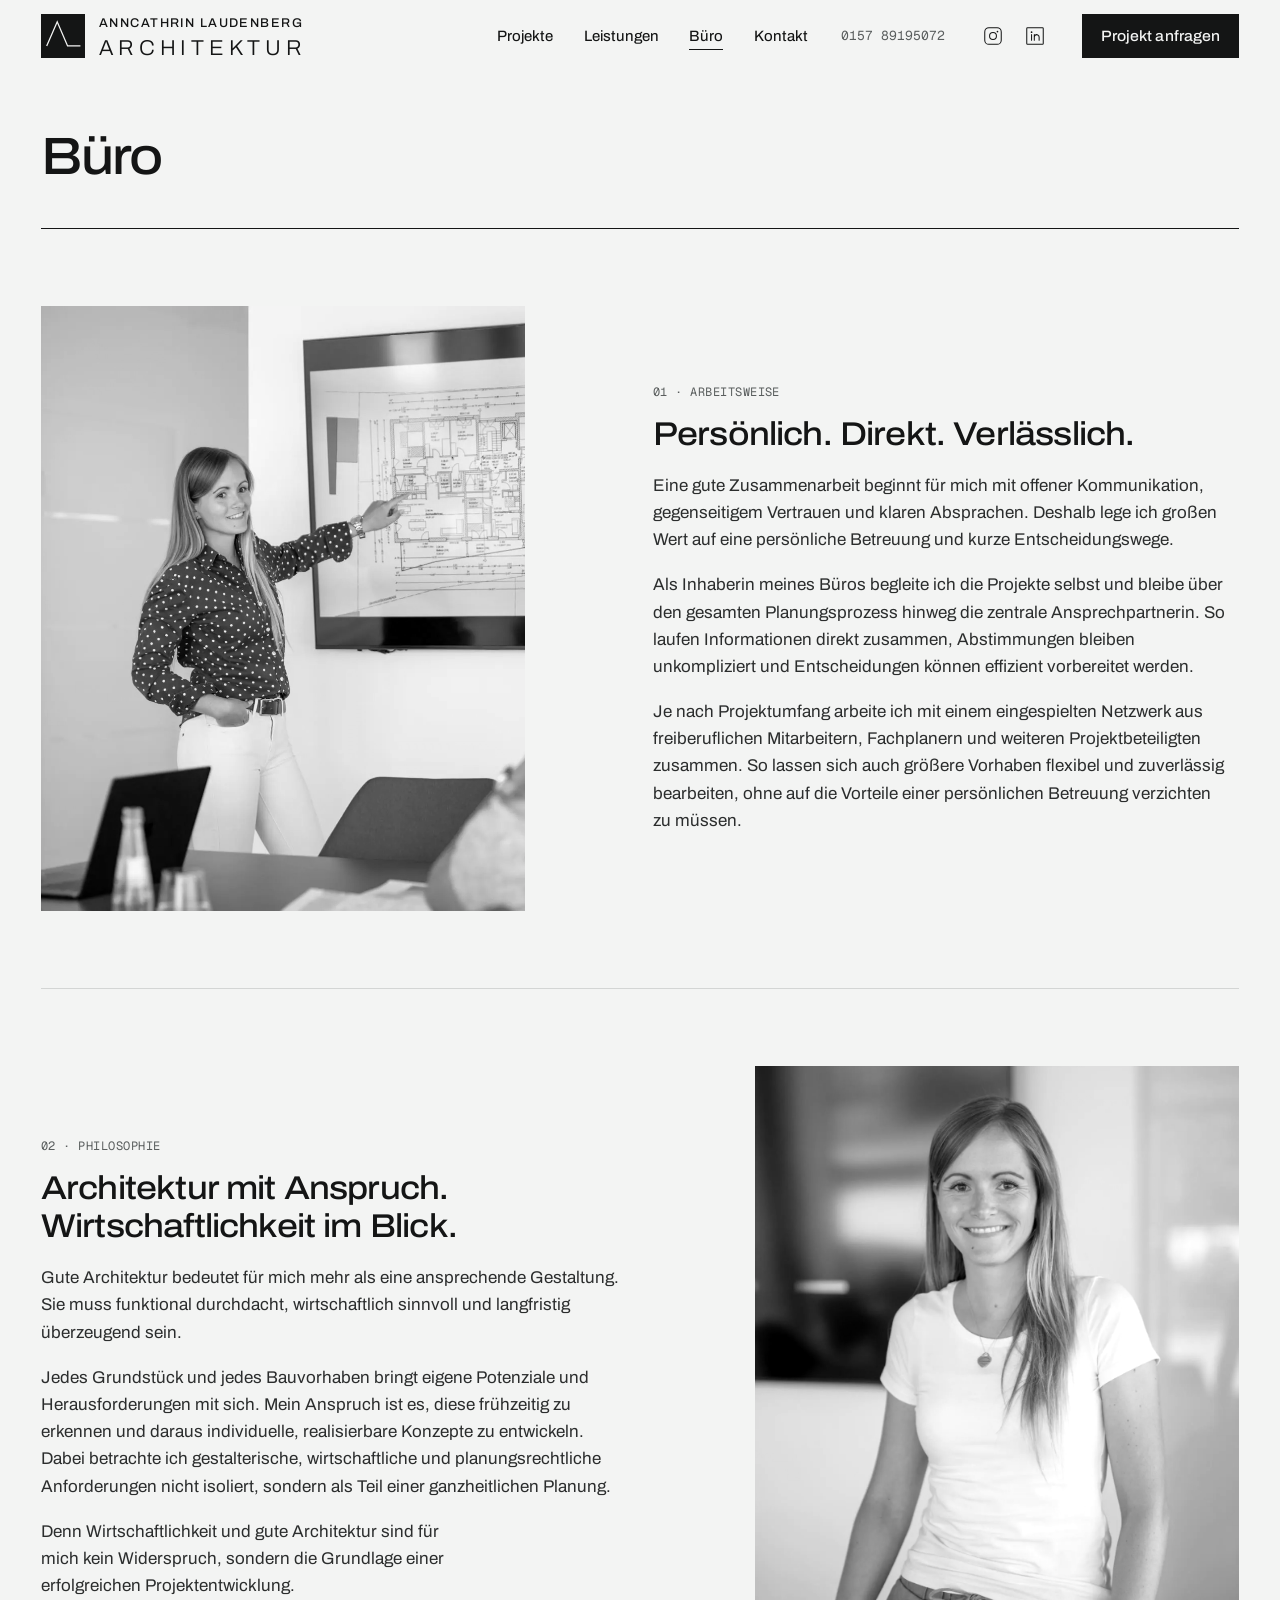
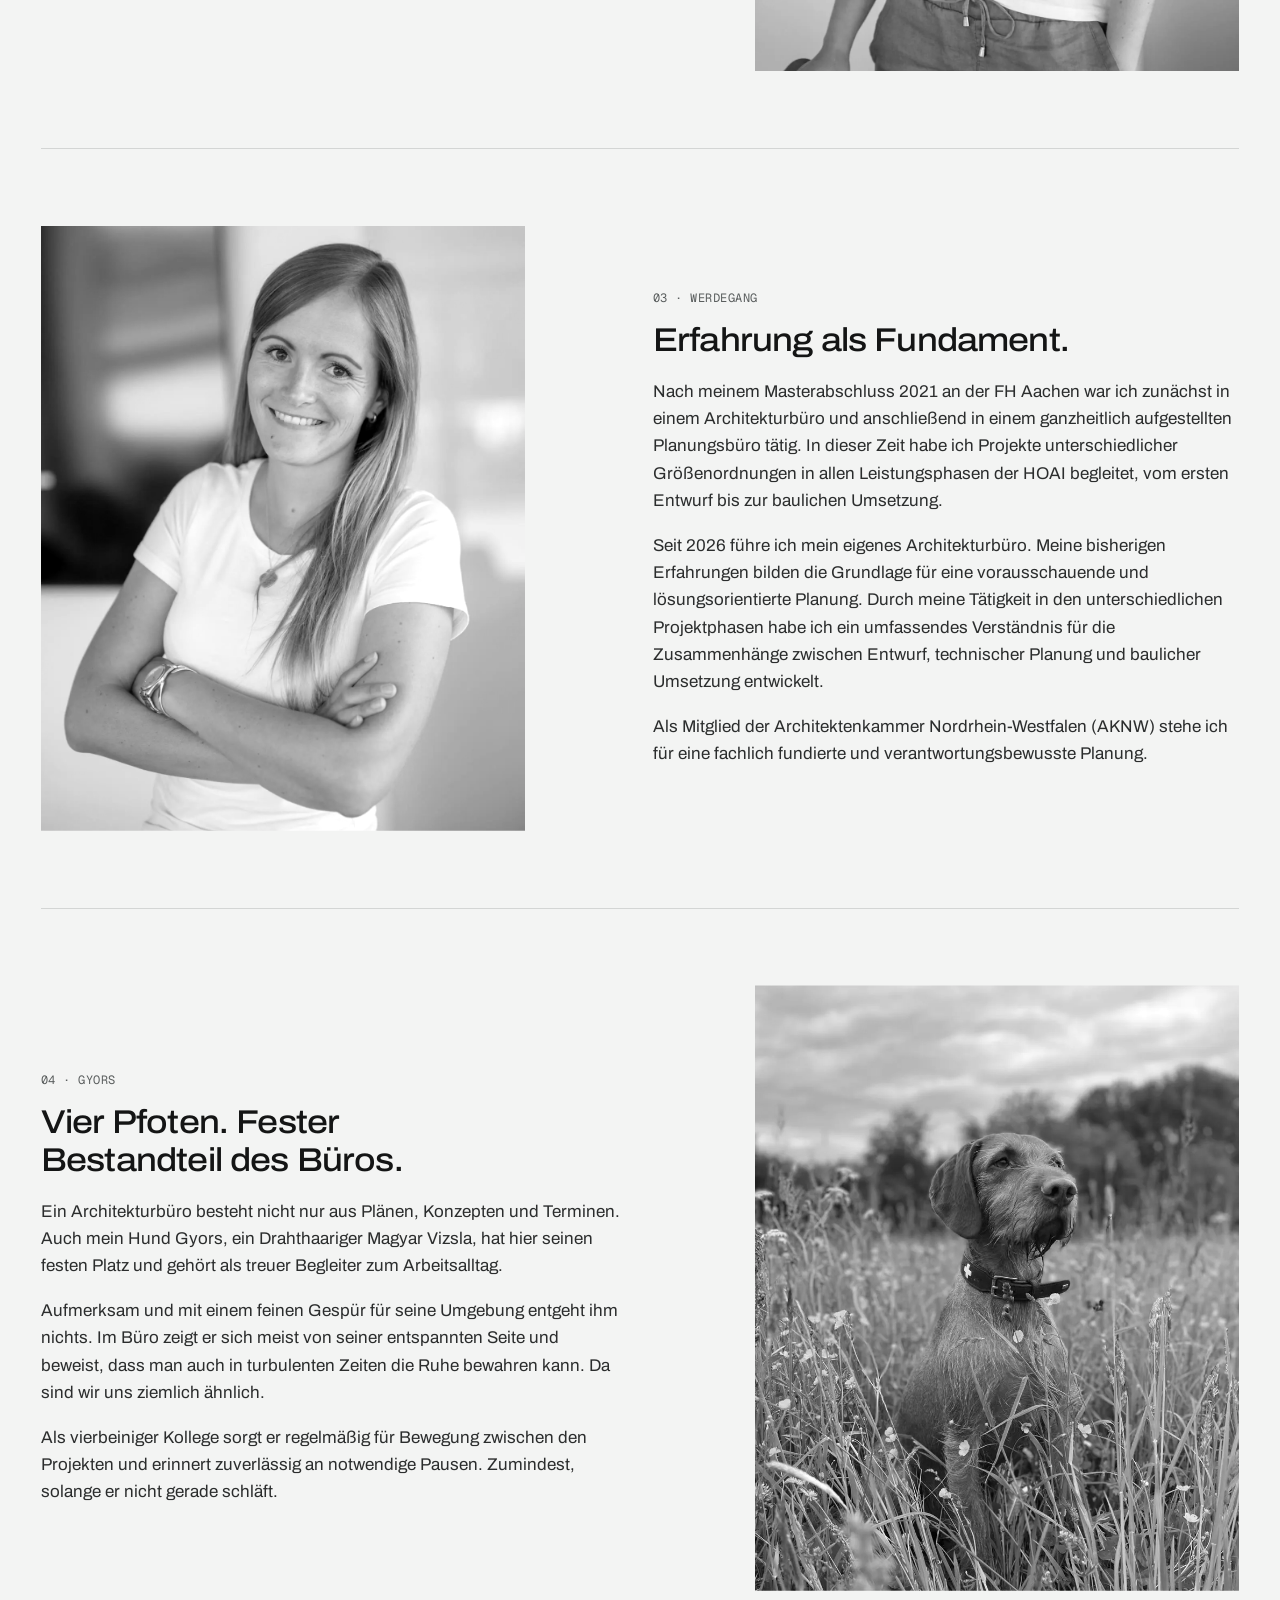
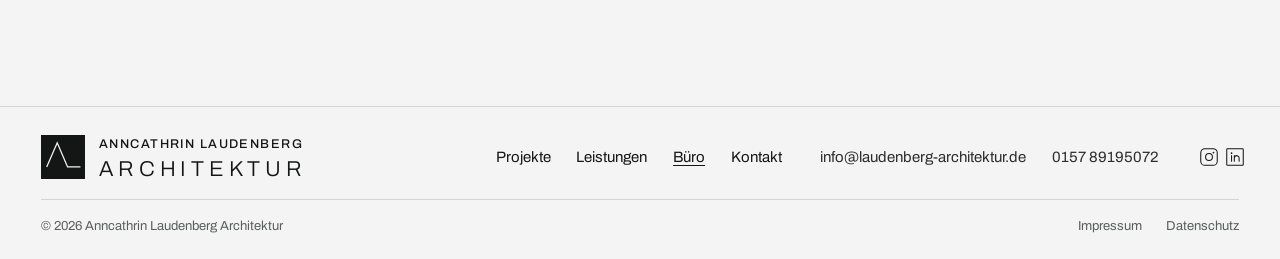
==== buero.html @ 8eb286fe "Korrekturrunde 2: Startbild vollflächig, Leistungsüberblick, neue Büro- und Leistungsseite - Startbi" ====
<!doctype html>
<html lang="de">
<head>
<meta charset="utf-8">
<meta name="viewport" content="width=device-width, initial-scale=1">
<title>Büro | Anncathrin Laudenberg Architektur, Overath</title>
<meta name="description" content="Anncathrin Laudenberg, Architektin: persönliche Betreuung, direkte Kommunikation und eine zentrale Ansprechpartnerin für Wohnungsbau und Projektentwicklung.">
<link rel="canonical" href="https://www.laudenberg-architektur.de/buero.html">
<meta property="og:type" content="website">
<meta property="og:locale" content="de_DE">
<meta property="og:title" content="Büro | Anncathrin Laudenberg Architektur, Overath">
<meta property="og:description" content="Anncathrin Laudenberg, Architektin: persönliche Betreuung, direkte Kommunikation und eine zentrale Ansprechpartnerin für Wohnungsbau und Projektentwicklung.">
<meta property="og:image" content="https://www.laudenberg-architektur.de/assets/img/hero-anncathrin-laudenberg-architektin-2400.webp">
<meta name="theme-color" content="#f3f4f3">
<link rel="icon" href="favicon.svg" type="image/svg+xml">
<script>document.documentElement.classList.add("js")</script>
<link rel="preload" href="assets/fonts/archivo-latin-standard-normal.woff2" as="font" type="font/woff2" crossorigin>
<link rel="stylesheet" href="assets/site.css">
</head>
<body>

<a class="visually-hidden" href="#main">Zum Inhalt springen</a>

<header class="site-header" id="top">
  <div class="wrap">
    <a class="brand" href="index.html" aria-label="Anncathrin Laudenberg Architektur, zur Startseite">
      <svg class="brand__mark" viewBox="0 0 480 480" aria-hidden="true"><rect width="480" height="480"/><path d="M62 350 177 85l113 263h140"/></svg>
      <svg class="brand__type" viewBox="0 0 240 45" aria-hidden="true"><text class="t1" x="0" y="12.2" textLength="240" lengthAdjust="spacing">ANNCATHRIN LAUDENBERG</text><text class="t2" x="0" y="44.6" textLength="240" lengthAdjust="spacing">ARCHITEKTUR</text></svg>
    </a>
    <button class="nav-toggle" type="button" aria-expanded="false" aria-controls="site-nav" aria-label="Menü öffnen"><span class="burger" aria-hidden="true"><span></span><span></span></span></button>
    <nav class="nav" id="site-nav" aria-label="Hauptnavigation">
      <ul class="nav__links">
        <li style="--i:0"><a href="projekte.html">Projekte</a></li>
        <li style="--i:1"><a href="leistungen.html">Leistungen</a></li>
        <li style="--i:2"><a href="buero.html" aria-current="page">Büro</a></li>
        <li style="--i:3"><a href="kontakt.html">Kontakt</a></li>
      </ul>
      <div class="nav__extra">
        <a href="mailto:info@laudenberg-architektur.de">info@laudenberg-architektur.de</a>
        <a href="tel:+4915789195072">0157 89195072</a>
        <span class="nav__social"><a href="https://www.instagram.com/al_architektur/" rel="noopener" target="_blank"><svg viewBox="0 0 256 256" fill="currentColor" aria-hidden="true"><path d="M128,82a46,46,0,1,0,46,46A46.06,46.06,0,0,0,128,82Zm0,80a34,34,0,1,1,34-34A34,34,0,0,1,128,162ZM176,26H80A54.06,54.06,0,0,0,26,80v96a54.06,54.06,0,0,0,54,54h96a54.06,54.06,0,0,0,54-54V80A54.06,54.06,0,0,0,176,26Zm42,150a42,42,0,0,1-42,42H80a42,42,0,0,1-42-42V80A42,42,0,0,1,80,38h96a42,42,0,0,1,42,42ZM190,76a10,10,0,1,1-10-10A10,10,0,0,1,190,76Z"/></svg>Instagram</a><a href="https://www.linkedin.com/in/anncathrin-laudenberg-b22871449/" rel="noopener" target="_blank"><svg viewBox="0 0 256 256" fill="currentColor" aria-hidden="true"><path d="M216,26H40A14,14,0,0,0,26,40V216a14,14,0,0,0,14,14H216a14,14,0,0,0,14-14V40A14,14,0,0,0,216,26Zm2,190a2,2,0,0,1-2,2H40a2,2,0,0,1-2-2V40a2,2,0,0,1,2-2H216a2,2,0,0,1,2,2ZM94,112v64a6,6,0,0,1-12,0V112a6,6,0,0,1,12,0Zm88,28v36a6,6,0,0,1-12,0V140a22,22,0,0,0-44,0v36a6,6,0,0,1-12,0V112a6,6,0,0,1,12,0v2.11A34,34,0,0,1,182,140ZM98,84A10,10,0,1,1,88,74,10,10,0,0,1,98,84Z"/></svg>LinkedIn</a></span>
      </div>
      <a class="nav__phone" href="tel:+4915789195072">0157 89195072</a>
      <span class="nav__icons"><a class="nav__ig" href="https://www.instagram.com/al_architektur/" rel="noopener" target="_blank" aria-label="Instagram: al_architektur"><svg viewBox="0 0 256 256" fill="currentColor" aria-hidden="true"><path d="M128,82a46,46,0,1,0,46,46A46.06,46.06,0,0,0,128,82Zm0,80a34,34,0,1,1,34-34A34,34,0,0,1,128,162ZM176,26H80A54.06,54.06,0,0,0,26,80v96a54.06,54.06,0,0,0,54,54h96a54.06,54.06,0,0,0,54-54V80A54.06,54.06,0,0,0,176,26Zm42,150a42,42,0,0,1-42,42H80a42,42,0,0,1-42-42V80A42,42,0,0,1,80,38h96a42,42,0,0,1,42,42ZM190,76a10,10,0,1,1-10-10A10,10,0,0,1,190,76Z"/></svg></a><a class="nav__ig" href="https://www.linkedin.com/in/anncathrin-laudenberg-b22871449/" rel="noopener" target="_blank" aria-label="LinkedIn: Anncathrin Laudenberg"><svg viewBox="0 0 256 256" fill="currentColor" aria-hidden="true"><path d="M216,26H40A14,14,0,0,0,26,40V216a14,14,0,0,0,14,14H216a14,14,0,0,0,14-14V40A14,14,0,0,0,216,26Zm2,190a2,2,0,0,1-2,2H40a2,2,0,0,1-2-2V40a2,2,0,0,1,2-2H216a2,2,0,0,1,2,2ZM94,112v64a6,6,0,0,1-12,0V112a6,6,0,0,1,12,0Zm88,28v36a6,6,0,0,1-12,0V140a22,22,0,0,0-44,0v36a6,6,0,0,1-12,0V112a6,6,0,0,1,12,0v2.11A34,34,0,0,1,182,140ZM98,84A10,10,0,1,1,88,74,10,10,0,0,1,98,84Z"/></svg></a></span>
      <a class="btn btn--solid" href="kontakt.html">Projekt anfragen</a>
    </nav>
  </div>
</header>

<main id="main">

  <section class="page-head page-head--compact" aria-labelledby="page-title">
    <div class="wrap">
      <h1 id="page-title">Büro</h1>
    </div>
  </section>
  <section class="office" aria-label="Über das Büro">
    <div class="wrap">
      <article class="orow orow--left" id="arbeitsweise" aria-labelledby="arbeitsweise-title">
        <figure class="orow__img reveal-img"><img src="assets/img/projektbesprechung-buero.webp" width="1800" height="1200" loading="eager" alt="Anncathrin Laudenberg erläutert einen Entwurf am Bildschirm in einer Projektbesprechung" style="object-position:30% 40%"></figure>
        <div class="orow__copy">
          <p class="orow__label">01 · Arbeitsweise</p>
          <h2 id="arbeitsweise-title">Persönlich. Direkt. Verlässlich.</h2>
          <p>Eine gute Zusammenarbeit beginnt für mich mit offener Kommunikation, gegenseitigem Vertrauen und klaren Absprachen. Deshalb lege ich großen Wert auf eine persönliche Betreuung und kurze Entscheidungswege.</p>
          <p>Als Inhaberin meines Büros begleite ich die Projekte selbst und bleibe über den gesamten Planungsprozess hinweg die zentrale Ansprechpartnerin. So laufen Informationen direkt zusammen, Abstimmungen bleiben unkompliziert und Entscheidungen können effizient vorbereitet werden.</p>
          <p>Je nach Projektumfang arbeite ich mit einem eingespielten Netzwerk aus freiberuflichen Mitarbeitern, Fachplanern und weiteren Projektbeteiligten zusammen. So lassen sich auch größere Vorhaben flexibel und zuverlässig bearbeiten, ohne auf die Vorteile einer persönlichen Betreuung verzichten zu müssen.</p>
        </div>
      </article>
      <article class="orow orow--right" id="philosophie" aria-labelledby="philosophie-title">
        <figure class="orow__img reveal-img"><img src="assets/img/anncathrin-laudenberg-portrait.webp" width="1200" height="1800" loading="lazy" alt="Porträt der Architektin Anncathrin Laudenberg im Büro" style="object-position:50% 20%"></figure>
        <div class="orow__copy">
          <p class="orow__label">02 · Philosophie</p>
          <h2 id="philosophie-title">Architektur mit Anspruch. Wirtschaftlichkeit im Blick.</h2>
          <p>Gute Architektur bedeutet für mich mehr als eine ansprechende Gestaltung. Sie muss funktional durchdacht, wirtschaftlich sinnvoll und langfristig überzeugend sein.</p>
          <p>Jedes Grundstück und jedes Bauvorhaben bringt eigene Potenziale und Herausforderungen mit sich. Mein Anspruch ist es, diese frühzeitig zu erkennen und daraus individuelle, realisierbare Konzepte zu entwickeln. Dabei betrachte ich gestalterische, wirtschaftliche und planungsrechtliche Anforderungen nicht isoliert, sondern als Teil einer ganzheitlichen Planung.</p>
          <p>Denn Wirtschaftlichkeit und gute Architektur sind für mich kein Widerspruch, sondern die Grundlage einer erfolgreichen Projektentwicklung.</p>
        </div>
      </article>
      <article class="orow orow--left" id="werdegang" aria-labelledby="werdegang-title">
        <figure class="orow__img reveal-img"><img src="assets/img/anncathrin-laudenberg-architektin.webp" width="1200" height="1800" loading="lazy" alt="Anncathrin Laudenberg, Architektin und Mitglied der Architektenkammer NRW" style="object-position:50% 18%"></figure>
        <div class="orow__copy">
          <p class="orow__label">03 · Werdegang</p>
          <h2 id="werdegang-title">Erfahrung als Fundament.</h2>
          <p>Nach meinem Masterabschluss 2021 an der FH Aachen war ich zunächst in einem Architekturbüro und anschließend in einem ganzheitlich aufgestellten Planungsbüro tätig. In dieser Zeit habe ich Projekte unterschiedlicher Größenordnungen in allen Leistungsphasen der HOAI begleitet, vom ersten Entwurf bis zur baulichen Umsetzung.</p>
          <p>Seit 2026 führe ich mein eigenes Architekturbüro. Meine bisherigen Erfahrungen bilden die Grundlage für eine vorausschauende und lösungsorientierte Planung. Durch meine Tätigkeit in den unterschiedlichen Projektphasen habe ich ein umfassendes Verständnis für die Zusammenhänge zwischen Entwurf, technischer Planung und baulicher Umsetzung entwickelt.</p>
          <p>Als Mitglied der Architektenkammer Nordrhein-Westfalen (AKNW) stehe ich für eine fachlich fundierte und verantwortungsbewusste Planung.</p>
        </div>
      </article>
      <article class="orow orow--right" id="gyors" aria-labelledby="gyors-title">
        <figure class="orow__img reveal-img"><img src="assets/img/gyors.webp" width="900" height="1200" loading="lazy" alt="Gyors, Drahthaariger Magyar Vizsla und Bürohund, sitzt in einer Blumenwiese" style="object-position:50% 30%"></figure>
        <div class="orow__copy">
          <p class="orow__label">04 · Gyors</p>
          <h2 id="gyors-title">Vier Pfoten. Fester Bestandteil des Büros.</h2>
          <p>Ein Architekturbüro besteht nicht nur aus Plänen, Konzepten und Terminen. Auch mein Hund Gyors, ein Drahthaariger Magyar Vizsla, hat hier seinen festen Platz und gehört als treuer Begleiter zum Arbeitsalltag.</p>
          <p>Aufmerksam und mit einem feinen Gespür für seine Umgebung entgeht ihm nichts. Im Büro zeigt er sich meist von seiner entspannten Seite und beweist, dass man auch in turbulenten Zeiten die Ruhe bewahren kann. Da sind wir uns ziemlich ähnlich.</p>
          <p>Als vierbeiniger Kollege sorgt er regelmäßig für Bewegung zwischen den Projekten und erinnert zuverlässig an notwendige Pausen. Zumindest, solange er nicht gerade schläft.</p>
        </div>
      </article>
    </div>
  </section>

</main>

<footer class="site-footer">
  <div class="wrap">
    <div class="footer__main">
      <a class="brand" href="index.html" aria-label="Anncathrin Laudenberg Architektur, zur Startseite">
        <svg class="brand__mark" viewBox="0 0 480 480" aria-hidden="true"><rect width="480" height="480"/><path d="M62 350 177 85l113 263h140"/></svg>
        <svg class="brand__type" viewBox="0 0 240 45" aria-hidden="true"><text class="t1" x="0" y="12.2" textLength="240" lengthAdjust="spacing">ANNCATHRIN LAUDENBERG</text><text class="t2" x="0" y="44.6" textLength="240" lengthAdjust="spacing">ARCHITEKTUR</text></svg>
      </a>
      <nav class="footer__nav" aria-label="Seiten">
        <a href="projekte.html">Projekte</a>
        <a href="leistungen.html">Leistungen</a>
        <a href="buero.html" aria-current="page">Büro</a>
        <a href="kontakt.html">Kontakt</a>
      </nav>
      <div class="footer__contact">
        <a href="mailto:info@laudenberg-architektur.de">info@laudenberg-architektur.de</a>
        <a href="tel:+4915789195072">0157 89195072</a>
      </div>
      <div class="footer__social">
        <a class="nav__ig" href="https://www.instagram.com/al_architektur/" rel="noopener" target="_blank" aria-label="Instagram: al_architektur"><svg viewBox="0 0 256 256" fill="currentColor" aria-hidden="true"><path d="M128,82a46,46,0,1,0,46,46A46.06,46.06,0,0,0,128,82Zm0,80a34,34,0,1,1,34-34A34,34,0,0,1,128,162ZM176,26H80A54.06,54.06,0,0,0,26,80v96a54.06,54.06,0,0,0,54,54h96a54.06,54.06,0,0,0,54-54V80A54.06,54.06,0,0,0,176,26Zm42,150a42,42,0,0,1-42,42H80a42,42,0,0,1-42-42V80A42,42,0,0,1,80,38h96a42,42,0,0,1,42,42ZM190,76a10,10,0,1,1-10-10A10,10,0,0,1,190,76Z"/></svg></a>
        <a class="nav__ig" href="https://www.linkedin.com/in/anncathrin-laudenberg-b22871449/" rel="noopener" target="_blank" aria-label="LinkedIn: Anncathrin Laudenberg"><svg viewBox="0 0 256 256" fill="currentColor" aria-hidden="true"><path d="M216,26H40A14,14,0,0,0,26,40V216a14,14,0,0,0,14,14H216a14,14,0,0,0,14-14V40A14,14,0,0,0,216,26Zm2,190a2,2,0,0,1-2,2H40a2,2,0,0,1-2-2V40a2,2,0,0,1,2-2H216a2,2,0,0,1,2,2ZM94,112v64a6,6,0,0,1-12,0V112a6,6,0,0,1,12,0Zm88,28v36a6,6,0,0,1-12,0V140a22,22,0,0,0-44,0v36a6,6,0,0,1-12,0V112a6,6,0,0,1,12,0v2.11A34,34,0,0,1,182,140ZM98,84A10,10,0,1,1,88,74,10,10,0,0,1,98,84Z"/></svg></a>
      </div>
    </div>
    <div class="footer__legal">
      <span>© 2026 Anncathrin Laudenberg Architektur</span>
      <nav aria-label="Rechtliches"><a href="impressum.html">Impressum</a><a href="datenschutz.html">Datenschutz</a></nav>
    </div>
  </div>
</footer>

<script src="assets/site.js" defer></script>
</body>
</html>
---- assets/site.css ----
@font-face {
  font-family: "Archivo";
  font-style: normal;
  font-display: swap;
  font-weight: 100 900;
  font-stretch: 62% 125%;
  src: url(fonts/archivo-latin-standard-normal.woff2) format("woff2-variations");
  unicode-range: U+0000-00FF, U+0131, U+0152-0153, U+02BB-02BC, U+02C6, U+02DA, U+02DC, U+0304, U+0308, U+0329, U+2000-206F, U+20AC, U+2122, U+2191, U+2193, U+2212, U+2215, U+FEFF, U+FFFD;
}
@font-face {
  font-family: "Archivo";
  font-style: normal;
  font-display: swap;
  font-weight: 100 900;
  font-stretch: 62% 125%;
  src: url(fonts/archivo-latin-ext-standard-normal.woff2) format("woff2-variations");
  unicode-range: U+0100-02BA, U+02BD-02C5, U+02C7-02CC, U+02CE-02D7, U+02DD-02FF, U+0304, U+0308, U+0329, U+1D00-1DBF, U+1E00-1E9F, U+1EF2-1EFF, U+2020, U+20A0-20AB, U+20AD-20C0, U+2113, U+2C60-2C7F, U+A720-A7FF;
}
@font-face {
  font-family: "Geist Mono";
  font-style: normal;
  font-display: swap;
  font-weight: 100 900;
  src: url(fonts/geist-mono-latin-wght-normal.woff2) format("woff2-variations");
}

:root {
  --paper: #f3f4f3;
  --paper-raised: #fafbfa;
  --ink: #141515;
  --ink-soft: #2b2d2d;
  --muted: #5a5e5e;
  --line: rgba(20, 21, 21, 0.14);
  --line-strong: rgba(20, 21, 21, 0.55);
  --sans: "Archivo", "Helvetica Neue", Helvetica, Arial, sans-serif;
  --mono: "Geist Mono", ui-monospace, "SFMono-Regular", Menlo, monospace;
  --wide: 112%;
  --gutter: clamp(20px, 4vw, 56px);
  --max: 1440px;
  --space-section: clamp(96px, 12vw, 176px);
  --ease: cubic-bezier(0.16, 1, 0.3, 1);
  --header-h: 72px;
  /* Typo-Skala */
  --fs-label: 0.75rem;
  --fs-caption: 0.8125rem;
  --fs-small: 0.9375rem;
  --fs-body: 1.0625rem;
  --fs-lead: clamp(1.125rem, 1rem + 0.4vw, 1.3rem);
  --fs-h3: 1.25rem;
  --fs-h3-lg: clamp(1.5rem, 1.1rem + 1.2vw, 2.125rem);
  --fs-h2: clamp(2rem, 1.2rem + 2.6vw, 3.5rem);
  --fs-h2-xl: clamp(2.25rem, 1rem + 3.8vw, 4.5rem);
  --fs-display: clamp(2.6rem, 1.3rem + 4.4vw, 5.25rem);
  --ease-out: cubic-bezier(0.23, 1, 0.32, 1);
  --ease-in-out: cubic-bezier(0.77, 0, 0.175, 1);
}

*, *::before, *::after { box-sizing: border-box; }
html { -webkit-text-size-adjust: 100%; scroll-behavior: smooth; scroll-padding-top: calc(var(--header-h) + 16px); }
body {
  margin: 0;
  background: var(--paper);
  color: var(--ink);
  font-family: var(--sans);
  font-size: var(--fs-body);
  line-height: 1.6;
  font-weight: 400;
  font-stretch: 100%;
  -webkit-font-smoothing: antialiased;
  text-rendering: optimizeLegibility;
  caret-color: var(--ink);
}
img { display: block; max-width: 100%; height: auto; }
a { color: inherit; text-decoration-thickness: 1px; text-underline-offset: 0.22em; }
::selection { background: var(--ink); color: var(--paper); }
:focus-visible { outline: 2px solid var(--ink); outline-offset: 3px; }
html { scrollbar-color: var(--line-strong) var(--paper); scrollbar-width: thin; }
::-webkit-scrollbar { width: 10px; }
::-webkit-scrollbar-track { background: var(--paper); }
::-webkit-scrollbar-thumb { background: rgba(20,21,21,.35); border: 3px solid var(--paper); }

.wrap { width: 100%; max-width: var(--max); margin: 0 auto; padding: 0 var(--gutter); }
.grid { display: grid; grid-template-columns: repeat(12, minmax(0, 1fr)); column-gap: clamp(16px, 2vw, 32px); }

h1, h2, h3 { font-weight: 500; font-stretch: var(--wide); letter-spacing: -0.025em; line-height: 1.05; margin: 0; text-wrap: balance; }
h2 { font-size: var(--fs-h2); }
h3 { font-size: var(--fs-h3); letter-spacing: -0.01em; line-height: 1.25; }
p { margin: 0; text-wrap: pretty; }
.lead { font-size: var(--fs-lead); line-height: 1.55; color: var(--ink-soft); max-width: 46ch; }
.mono { font-family: var(--mono); font-size: var(--fs-caption); letter-spacing: 0.01em; font-variant-numeric: tabular-nums; }
.muted { color: var(--muted); }
.visually-hidden { position: absolute !important; width: 1px; height: 1px; overflow: hidden; clip: rect(0 0 0 0); white-space: nowrap; }

/* Buttons */
.btn {
  display: inline-flex; align-items: center; gap: 12px;
  height: 52px; padding: 0 24px;
  font: 500 var(--fs-small)/1 var(--sans); font-stretch: 105%; letter-spacing: 0.005em;
  text-decoration: none; white-space: nowrap;
  border: 1px solid var(--ink); border-radius: 0;
  transition: background-color .35s var(--ease), color .35s var(--ease), transform .2s var(--ease);
  cursor: pointer;
}
.btn:active { transform: translateY(1px); }
.btn--solid { background: var(--ink); color: var(--paper); }
.btn--solid:hover { background: var(--ink-soft); }
.btn--ghost { background: transparent; color: var(--ink); }
.btn--ghost:hover { background: var(--ink); color: var(--paper); }
.btn svg { width: 16px; height: 16px; transition: transform .35s var(--ease); }
.btn:hover svg { transform: translateX(3px); }
.link-arrow { display: inline-flex; align-items: center; gap: 10px; font-weight: 500; text-decoration: none; border-bottom: 1px solid var(--ink); padding-bottom: 4px; }
.link-arrow svg { width: 15px; height: 15px; transition: transform .35s var(--ease); }
.link-arrow:hover svg { transform: translateX(4px); }

/* Header */
.site-header {
  position: sticky; top: 0; z-index: 20;
  background: rgba(243, 244, 243, 0.9);
  backdrop-filter: blur(10px);
  -webkit-backdrop-filter: blur(10px);
  border-bottom: 1px solid transparent;
  transition: border-color .3s var(--ease);
}
.site-header.is-scrolled { border-bottom-color: var(--line); }
.site-header .wrap { height: var(--header-h); display: flex; align-items: center; justify-content: space-between; gap: 24px; }
.brand { display: flex; align-items: center; gap: 14px; text-decoration: none; }
.brand__mark { width: 44px; height: 44px; flex: none; }
.brand__mark rect { fill: var(--ink); }
.brand__mark path { fill: none; stroke: var(--paper); stroke-width: 14; }
.brand:hover .brand__mark path { stroke-dasharray: 720; animation: drawmark 1.1s var(--ease); }
@keyframes drawmark { from { stroke-dashoffset: 720; } to { stroke-dashoffset: 0; } }
.nav { display: flex; align-items: center; gap: clamp(20px, 2.6vw, 40px); }
.nav__links { display: flex; gap: clamp(20px, 2.4vw, 36px); list-style: none; margin: 0; padding: 0; }
.nav__links a { text-decoration: none; font-size: var(--fs-small); font-weight: 450; position: relative; padding: 6px 0; }
.nav__links a::after { content: ""; position: absolute; left: 0; right: 0; bottom: 0; height: 1px; background: var(--ink); transform: scaleX(0); transform-origin: left; transition: transform .4s var(--ease); }
.nav__links a:hover::after { transform: scaleX(1); }
.nav__phone { font-family: var(--mono); font-size: var(--fs-caption); text-decoration: none; color: var(--muted); }
.nav__phone:hover { color: var(--ink); }
.nav .btn { height: 44px; padding: 0 18px; font-size: var(--fs-small); }
.nav-toggle { display: none; }
.nav__extra { display: none; }

/* Projekte (Kacheln) */
.project-grid { display: grid; grid-template-columns: repeat(3, minmax(0, 1fr)); gap: clamp(28px, 3vw, 48px) clamp(16px, 2vw, 32px); }
.tile { text-decoration: none; display: block; position: relative; }
.tile__media { position: relative; overflow: hidden; aspect-ratio: 3 / 2; background: #e3e5e4; }
.tile__media img { width: 100%; height: 100%; object-fit: cover; filter: grayscale(1) contrast(1.04); transform: scale(1.001); transition: filter .7s var(--ease), transform 1.2s var(--ease); }
.tile__line { position: absolute; inset: -9px; width: calc(100% + 18px); height: calc(100% + 18px); pointer-events: none; overflow: visible; }
.tile__line rect { fill: none; stroke: var(--ink); stroke-width: 1.25; stroke-dasharray: 14 5 2 5; vector-effect: non-scaling-stroke; opacity: 0; transition: opacity .3s var(--ease); }
.tile__meta { margin-top: 18px; color: var(--muted); font-size: var(--fs-small); }
.tile__title { margin-top: 4px; font-size: var(--fs-h3); font-weight: 500; font-stretch: 108%; letter-spacing: -0.015em; transition: color .3s var(--ease); }
.tile__title span { background: linear-gradient(var(--ink), var(--ink)) 0 100% / 0 1px no-repeat; transition: background-size .5s var(--ease); padding-bottom: 2px; }
@media (hover: hover) {
  .tile:hover .tile__media img, .tile:focus-visible .tile__media img { filter: grayscale(0) contrast(1); transform: scale(1.025); }
  .tile:hover .tile__line rect, .tile:focus-visible .tile__line rect { opacity: 1; animation: march 1.4s linear infinite; }
  .tile:hover .tile__title span, .tile:focus-visible .tile__title span { background-size: 100% 1px; }
}
.tile.is-colored .tile__media img { filter: grayscale(0) contrast(1); }
.tile:focus-visible { outline: none; }
@keyframes march { to { stroke-dashoffset: -52; } }

/* Leistungen */
/* Services */
.services { padding: var(--space-section) 0; background: var(--paper-raised); border-top: 1px solid var(--line); border-bottom: 1px solid var(--line); }
.services__intro { max-width: 60ch; margin-top: 24px; color: var(--ink-soft); }
.service-rows { margin-top: clamp(48px, 5vw, 80px); border-top: 1px solid var(--ink); }
.service { display: grid; grid-template-columns: repeat(12, minmax(0, 1fr)); column-gap: clamp(16px, 2vw, 32px); padding: clamp(28px, 3vw, 44px) 0; border-bottom: 1px solid var(--line); }
.service:last-child { border-bottom: 1px solid var(--ink); }
.service__code { grid-column: 1 / span 1; padding-top: 6px; }
.service h3 { grid-column: 1 / span 5; font-size: var(--fs-h3-lg); letter-spacing: -0.025em; line-height: 1.1; }
.service ul { grid-column: 7 / span 6; list-style: none; margin: 0; padding: 0; columns: 2; column-gap: clamp(16px, 2vw, 32px); }
.service li { break-inside: avoid; padding: 0 0 14px 20px; position: relative; font-size: var(--fs-body); line-height: 1.5; color: var(--ink-soft); }
.service li::before { content: ""; position: absolute; left: 0; top: 0.62em; width: 9px; height: 1px; background: var(--ink); }

/* Über mich */
/* About */
.about { padding: var(--space-section) 0; background: var(--paper-raised); border-top: 1px solid var(--line); }
.about .grid { row-gap: 48px; align-items: start; }
.about__portrait { grid-column: 1 / span 5; position: relative; }
.about__portrait img { width: 100%; aspect-ratio: 4 / 5; object-fit: cover; object-position: 50% 18%; filter: grayscale(1) contrast(1.03); transition: filter .8s var(--ease); }
.about__portrait:hover img { filter: grayscale(0) contrast(1); }
.about__copy { grid-column: 7 / span 6; padding-top: clamp(0px, 3vw, 48px); }
.about__copy p { margin-top: 24px; color: var(--ink-soft); max-width: 56ch; }
.about__copy p:first-of-type { margin-top: 32px; }
.about__actions { margin-top: 40px; }

/* FAQ */
/* FAQ */
.faq { padding: var(--space-section) 0; }
.faq .grid { row-gap: 40px; }
.faq h2 { grid-column: 1 / span 4; }
.faq__list { grid-column: 6 / span 7; border-top: 1px solid var(--ink); }
.faq details { border-bottom: 1px solid var(--line); }
.faq summary { list-style: none; cursor: pointer; display: grid; grid-template-columns: 1fr 24px; gap: 24px; align-items: center; padding: 26px 0; font-size: var(--fs-h3); font-weight: 500; font-stretch: 104%; letter-spacing: -0.01em; }
.faq summary::-webkit-details-marker { display: none; }
.faq summary .plus { position: relative; width: 16px; height: 16px; justify-self: end; }
.faq summary .plus::before, .faq summary .plus::after { content: ""; position: absolute; left: 0; top: 50%; width: 16px; height: 1px; background: var(--ink); transition: transform .4s var(--ease); }
.faq summary .plus::after { transform: rotate(90deg); }
.faq details[open] summary .plus::after { transform: rotate(0deg); }
.faq summary:hover { color: var(--ink-soft); }
.faq details p { padding: 0 48px 28px 0; color: var(--ink-soft); max-width: 62ch; }

/* Kontakt */
/* Contact */
.contact { padding: var(--space-section) 0; background: var(--ink); color: var(--paper); }
.contact .grid { row-gap: 56px; }
.contact__copy { grid-column: 1 / span 5; }
.contact__copy h2 { font-size: var(--fs-h2-xl); letter-spacing: -0.035em; }
.contact__copy p { margin-top: 24px; color: rgba(243,244,243,.78); max-width: 40ch; }
.contact__direct { margin-top: 48px; display: grid; gap: 20px; }
.contact__direct a { text-decoration: none; display: block; font-size: var(--fs-h3); font-weight: 500; font-stretch: 106%; border-bottom: 1px solid rgba(243,244,243,.3); padding-bottom: 12px; width: fit-content; transition: border-color .3s var(--ease); }
.contact__direct a:hover { border-color: var(--paper); }
.contact__direct span { display: block; font-family: var(--mono); font-size: var(--fs-label); letter-spacing: 0.04em; text-transform: uppercase; color: rgba(243,244,243,.62); margin-bottom: 6px; }
.form { grid-column: 7 / span 6; display: grid; grid-template-columns: 1fr 1fr; gap: 28px 24px; }
.field { display: grid; gap: 8px; }
.field--full { grid-column: 1 / -1; }
.field label, .field legend { font-family: var(--mono); font-size: var(--fs-label); letter-spacing: 0.03em; color: rgba(243,244,243,.78); padding: 0; }
.field input, .field textarea {
  font: 400 var(--fs-body)/1.4 var(--sans); color: var(--paper); caret-color: var(--paper);
  background: transparent; border: 0; border-bottom: 1px solid rgba(243,244,243,.42); border-radius: 0;
  padding: 10px 0 12px; width: 100%; transition: border-color .3s var(--ease);
}
.field textarea { resize: vertical; min-height: 120px; }
.field input::placeholder, .field textarea::placeholder { color: rgba(243,244,243,.55); }
.field input:focus, .field textarea:focus { outline: none; border-bottom-color: var(--paper); }
.field input:focus-visible, .field textarea:focus-visible { outline: 2px solid var(--paper); outline-offset: 4px; }
.field ::selection, .contact ::selection { background: var(--paper); color: var(--ink); }
fieldset.field { border: 0; margin: 0; padding: 0; min-width: 0; }
.chips { display: flex; flex-wrap: wrap; gap: 10px; margin-top: 4px; }
.chips label { position: relative; font-family: var(--sans); font-size: var(--fs-small); letter-spacing: 0; color: var(--paper); }
.chips input { position: absolute; opacity: 0; inset: 0; cursor: pointer; }
.chips span { display: inline-block; padding: 10px 16px; border: 1px solid rgba(243,244,243,.42); transition: background-color .25s var(--ease), color .25s var(--ease), border-color .25s var(--ease); }
.chips input:checked + span { background: var(--paper); color: var(--ink); border-color: var(--paper); }
.chips input:focus-visible + span { outline: 2px solid var(--paper); outline-offset: 3px; }
.chips label:hover span { border-color: var(--paper); }
.form__foot { grid-column: 1 / -1; display: flex; align-items: center; justify-content: space-between; gap: 24px; flex-wrap: wrap; margin-top: 8px; }
.form__foot small { font-size: var(--fs-caption); color: rgba(243,244,243,.66); max-width: 44ch; line-height: 1.5; }
.form__foot small a { color: rgba(243,244,243,.9); }
.contact .btn--solid { background: var(--paper); color: var(--ink); border-color: var(--paper); }
.contact .btn--solid:hover { background: #ffffff; }
.contact .btn--solid[disabled] { opacity: .6; cursor: progress; }
.form__status { grid-column: 1 / -1; font-size: var(--fs-body); min-height: 1.5em; }

/* Footer */
/* Footer */
.site-footer { padding: 56px 0 40px; font-size: var(--fs-small); }
.site-footer .wrap { display: grid; grid-template-columns: repeat(12, minmax(0, 1fr)); column-gap: clamp(16px, 2vw, 32px); row-gap: 32px; }
.site-footer .brand { grid-column: 1 / span 4; align-self: start; flex-direction: column; align-items: flex-start; gap: 14px; }
.site-footer .brand__mark { width: 72px; height: 72px; }
.site-footer .brand__mark path { stroke-width: 11; }
.footer__col { grid-column: span 2; display: grid; gap: 6px; align-content: start; }
.footer__col a { text-decoration: none; }
.footer__col a:hover { text-decoration: underline; }
.footer__col h3 { font-family: var(--mono); font-size: var(--fs-label); letter-spacing: 0.04em; text-transform: uppercase; color: var(--muted); font-weight: 400; font-stretch: 100%; margin-bottom: 6px; }
.footer__legal { grid-column: 1 / -1; display: flex; justify-content: space-between; gap: 16px; flex-wrap: wrap; padding-top: 24px; border-top: 1px solid var(--line); color: var(--muted); font-size: var(--fs-caption); }
.footer__legal nav { display: flex; gap: 24px; }
.footer__legal a { text-decoration: none; }
.footer__legal a:hover { color: var(--ink); }

/* Interaktion */
/* Motion */
.btn, .nav-toggle, .chips span { transition-property: background-color, color, border-color, transform; }
.btn:active, .chips label:active span, .nav-toggle:active { transform: scale(0.97); transition-duration: 120ms; }

/* FAQ: weiches Auf- und Zuklappen */
.faq details::details-content { block-size: 0; overflow: clip; transition: block-size .45s var(--ease-out), content-visibility .45s allow-discrete; }
.faq details[open]::details-content { block-size: auto; }
:root { interpolate-size: allow-keywords; }
.faq details p { opacity: 0; transform: translateY(-4px); transition: opacity .35s var(--ease-out), transform .35s var(--ease-out); }
.faq details[open] p { opacity: 1; transform: none; transition-delay: .08s; }

/* ---------- Wortmarke wie Originallogo: beide Zeilen exakt gleich breit ---------- */
.brand__type { display: block; height: 38px; width: auto; overflow: visible; color: var(--ink); }
.brand__type text { fill: currentColor; font-family: var(--sans); text-transform: uppercase; }
.brand__type .t1 { font-weight: 500; font-stretch: 100%; font-size: 15px; }
.brand__type .t2 { font-weight: 300; font-stretch: 100%; font-size: 25.5px; }

/* Instagram in der Navigation */
.nav__ig { display: grid; place-items: center; width: 40px; height: 40px; margin: 0 -8px; color: var(--ink); transition: opacity .3s var(--ease-out), transform .3s var(--ease-out); }
.nav__ig svg { width: 22px; height: 22px; }
.nav__ig:hover { opacity: .6; }
.nav__links a[aria-current="page"]::after { transform: scaleX(1); }

/* ---------- Startseite: Foto-Hero ---------- */
.hero { position: relative; overflow: hidden; isolation: isolate; min-height: calc(100dvh - var(--header-h)); display: flex; flex-direction: column; justify-content: flex-end; padding: clamp(40px, 5vw, 72px) 0 clamp(56px, 7vw, 104px); }
.hero__media { position: absolute; z-index: -1; top: 0; right: 0; bottom: 0; width: 64%; margin: 0; }
.hero__media img { width: 100%; height: 100%; object-fit: cover; object-position: 8% 30%; filter: grayscale(1) contrast(1.02); opacity: .9;
  -webkit-mask-image: linear-gradient(90deg, transparent 0%, rgba(0,0,0,.35) 18%, #000 46%), linear-gradient(0deg, transparent 0%, #000 22%);
  -webkit-mask-composite: source-in; mask-image: linear-gradient(90deg, transparent 0%, rgba(0,0,0,.35) 18%, #000 46%), linear-gradient(0deg, transparent 0%, #000 22%); mask-composite: intersect; }
.hero__copy { grid-column: 1 / span 7; }
.hero h1 { font-size: var(--fs-h2-xl); line-height: 1.02; letter-spacing: -0.035em; }
.hero h1 .line, .hero h1 .line > span { display: block; }
.hero .lead { margin-top: clamp(24px, 2.6vw, 36px); max-width: 44ch; }
.hero__actions { display: flex; flex-wrap: wrap; gap: 12px; margin-top: clamp(32px, 3.4vw, 44px); }

/* Startseite: Über mich */
.about__copy h2 { font-size: var(--fs-h2); }

/* ---------- Unterseiten ---------- */
.page-head { padding: clamp(48px, 7vw, 112px) 0 clamp(40px, 5vw, 72px); }
.page-head h1 { font-size: var(--fs-h2-xl); letter-spacing: -0.035em; line-height: 1; }
.page-head p { margin-top: 24px; max-width: 58ch; color: var(--ink-soft); font-size: var(--fs-lead); line-height: 1.55; }
.page-body { padding-bottom: var(--space-section); }

/* Projekte: Kachelraster, je drei nebeneinander, Beschriftung darunter */
.project-grid { list-style: none; margin: 0; padding: 0; }
.tile { cursor: pointer; width: 100%; padding: 0; border: 0; background: none; color: inherit; font: inherit; text-align: left; }
.tile__title { margin-top: 18px; }
.tile__meta { margin-top: 4px; }

/* Projektdetail als Overlay */
.pd { width: 100%; max-width: none; height: 100%; max-height: none; margin: 0; padding: 0; border: 0; background: var(--paper); color: var(--ink); overflow: auto; overscroll-behavior: contain; }
.pd::backdrop { background: rgba(20, 21, 21, .35); }
.pd__bar { position: sticky; top: 0; z-index: 2; background: rgba(243, 244, 243, .92); backdrop-filter: blur(10px); -webkit-backdrop-filter: blur(10px); border-bottom: 1px solid var(--line); }
.pd__bar .wrap { height: var(--header-h); display: flex; align-items: center; justify-content: space-between; gap: 16px; }
.pd__nav { display: flex; gap: 8px; align-items: center; }
.icon-btn { display: grid; place-items: center; width: 44px; height: 44px; border: 1px solid var(--ink); background: transparent; color: var(--ink); cursor: pointer; transition: background-color .3s var(--ease), color .3s var(--ease), transform .15s var(--ease); }
.icon-btn:hover { background: var(--ink); color: var(--paper); }
.icon-btn:active { transform: scale(.96); }
.icon-btn svg { width: 18px; height: 18px; }
.pd__count { font-family: var(--mono); font-size: var(--fs-caption); color: var(--muted); font-variant-numeric: tabular-nums; }
.pd__body { padding: clamp(32px, 4vw, 64px) 0 clamp(64px, 8vw, 120px); }
.pd__body .grid { row-gap: 40px; align-items: start; }
.pd__media { grid-column: 1 / span 8; margin: 0; }
.pd__media img { width: 100%; aspect-ratio: 3 / 2; object-fit: cover; background: #e3e5e4; }
.pd__media figcaption { margin-top: 10px; font-family: var(--mono); font-size: var(--fs-label); letter-spacing: .04em; color: var(--muted); }
.pd__thumbs { display: flex; gap: 8px; margin-top: 16px; flex-wrap: wrap; }
.pd__thumbs button { width: 88px; aspect-ratio: 3 / 2; padding: 0; border: 1px solid transparent; background: none; cursor: pointer; opacity: .55; transition: opacity .3s var(--ease), border-color .3s var(--ease); }
.pd__thumbs button[aria-current="true"] { opacity: 1; border-color: var(--ink); }
.pd__thumbs img { width: 100%; height: 100%; object-fit: cover; }
.pd__info { grid-column: 9 / span 4; position: sticky; top: calc(var(--header-h) + 32px); }
.pd__info h2 { font-size: var(--fs-h2); letter-spacing: -0.03em; }
.pd__data { margin: 32px 0 0; border-top: 1px solid var(--ink); }
.pd__data div { display: grid; grid-template-columns: 9.5em 1fr; gap: 16px; padding: 14px 0; border-bottom: 1px solid var(--line); }
.pd__data dt { font-family: var(--mono); font-size: var(--fs-label); letter-spacing: .04em; text-transform: uppercase; color: var(--muted); padding-top: .3em; }
.pd__data dd { margin: 0; font-size: var(--fs-body); }
.pd__data abbr { text-decoration: none; }
.pd__cta { margin-top: 36px; }
body.pd-open { overflow: hidden; }

/* Leistungen-Seite */
.services { background: transparent; border: 0; padding: 0 0 var(--space-section); }
.service-rows { margin-top: 0; }

/* Büro-Seite */
.office { padding-bottom: var(--space-section); }
.office .grid { row-gap: 48px; align-items: start; }
.office__intro { grid-column: 1 / span 6; }
.office__intro p { margin-top: 24px; color: var(--ink-soft); max-width: 56ch; }
.office__intro p:first-child { margin-top: 0; }
.office__img { margin: 0; }
.office__img img { width: 100%; object-fit: cover; filter: grayscale(1) contrast(1.03); transition: filter .8s var(--ease); }
.office__img:hover img { filter: grayscale(0) contrast(1); }
.office__img--a { grid-column: 8 / span 5; }
.office__img--a img { aspect-ratio: 4 / 5; object-position: 50% 20%; }
.office__img--b { grid-column: 1 / span 7; margin-top: clamp(0px, 4vw, 64px); }
.office__img--b img { aspect-ratio: 3 / 2; }
.office__work { grid-column: 9 / span 4; align-self: end; }
.office__work h2 { font-size: var(--fs-h3-lg); letter-spacing: -0.025em; line-height: 1.1; }
.office__work p { margin-top: 16px; color: var(--ink-soft); }

/* Gyors: Schriftfeld wie auf einem Bauplan */
.dog { padding: var(--space-section) 0; border-top: 1px solid var(--line); }
.dog .grid { row-gap: 40px; align-items: center; }
.dog__photo { grid-column: 2 / span 4; margin: 0; position: relative; }
.dog__photo img { width: 100%; aspect-ratio: 3 / 4; object-fit: cover; object-position: 50% 30%; filter: grayscale(1); transition: filter .8s var(--ease); }
.dog__photo:hover img { filter: grayscale(0); }
.dog__copy { grid-column: 7 / span 5; }
.dog__copy h2 { font-size: var(--fs-h2); }
.dog__copy > p { margin-top: 20px; color: var(--ink-soft); max-width: 44ch; }
.titleblock { margin: 36px 0 0; border: 1px solid var(--ink); display: grid; grid-template-columns: 1fr 1fr; gap: 1px; background: var(--ink); max-width: 520px; }
.titleblock div { padding: 12px 16px 14px; background: var(--paper-raised); }
.titleblock .wide { grid-column: 1 / -1; }
.titleblock dt { font-family: var(--mono); font-size: var(--fs-label); letter-spacing: .04em; text-transform: uppercase; color: var(--muted); }
.titleblock dd { margin: 4px 0 0; font-weight: 500; font-stretch: 106%; line-height: 1.35; }

/* Kontakt-Seite: dunkler Bereich direkt unter dem Header */
.contact--page { padding-top: clamp(56px, 8vw, 120px); }
.contact--page h1 { font-size: var(--fs-h2-xl); letter-spacing: -0.035em; }

/* Rechtsseiten */
.legal { padding: clamp(56px, 8vw, 128px) 0 clamp(72px, 9vw, 144px); }
.legal h1 { grid-column: 1 / -1; font-size: var(--fs-h2-xl); font-weight: 500; font-stretch: 112%; letter-spacing: -0.035em; line-height: 1; margin: 0 0 clamp(40px, 6vw, 88px); }
.legal__list { grid-column: 1 / -1; margin: 0; border-top: 1px solid var(--ink); }
.legal__row { display: grid; grid-template-columns: repeat(12, minmax(0, 1fr)); column-gap: clamp(16px, 2vw, 32px); padding: clamp(22px, 2.4vw, 32px) 0; border-bottom: 1px solid var(--line); }
.legal__row dt { grid-column: 1 / span 4; font-family: var(--mono); font-size: var(--fs-label); letter-spacing: 0.04em; text-transform: uppercase; color: var(--muted); padding-top: .35em; }
.legal__row dd { grid-column: 5 / -1; margin: 0; max-width: 62ch; color: var(--ink-soft); }
.legal__row dd p + p { margin-top: 14px; }
.legal__row dd strong { color: var(--ink); font-weight: 500; }

/* Footer */
.site-footer { border-top: 1px solid var(--line); padding-top: clamp(56px, 6vw, 88px); }
.site-footer .brand { gap: 18px; }
.site-footer .brand__type { height: 46px; }
.footer__col { grid-column: span 2; }
.footer__col:first-of-type { grid-column: 7 / span 2; }
.footer__legal { margin-top: clamp(24px, 4vw, 56px); }

/* ---------- Motion ---------- */
@media (prefers-reduced-motion: no-preference) {
  .js .line { display: block; overflow: hidden; padding-bottom: 0.1em; margin-bottom: -0.1em; }
  .js .line > span { display: block; transform: translateY(108%); animation: lineUp 1s var(--ease-out) forwards; animation-delay: calc(var(--i) * 90ms + 200ms); }
  @keyframes lineUp { to { transform: none; } }
  .js .soft { opacity: 0; filter: blur(6px); transform: translateY(10px); animation: softIn .9s var(--ease-out) forwards; animation-delay: calc(var(--d) * 1ms); }
  @keyframes softIn { to { opacity: 1; filter: blur(0); transform: none; } }
  /* Foto blendet weich aus dem Papier auf */
  .js .hero__media img { animation: photoIn 1.8s var(--ease-out) both; }
  @keyframes photoIn { from { opacity: 0; transform: scale(1.05); } to { opacity: .9; transform: none; } }

  .js .tile .tile__media { clip-path: inset(100% 0 0 0); transition: clip-path 1.1s var(--ease-in-out); transition-delay: calc(var(--i) * 110ms); }
  .js .tile .tile__media img { transform: scale(1.12); transition: transform 1.6s var(--ease-out), filter .7s var(--ease); transition-delay: calc(var(--i) * 110ms), 0s; }
  .js .tile .tile__meta, .js .tile .tile__title { opacity: 0; transform: translateY(8px); transition: opacity .7s var(--ease-out), transform .7s var(--ease-out); transition-delay: calc(var(--i) * 110ms + 350ms); }
  .js .tile.in .tile__media { clip-path: inset(0 0 0 0); }
  .js .tile.in .tile__media img { transform: scale(1.001); }
  .js .tile.in .tile__meta, .js .tile.in .tile__title { opacity: 1; transform: none; }

  .js .service { position: relative; border-bottom-color: transparent; }
  .js .service::after { content: ""; position: absolute; left: 0; right: 0; bottom: -1px; height: 1px; background: var(--line); transform: scaleX(0); transform-origin: left; transition: transform 1.2s var(--ease-in-out); }
  .js .service:last-child::after { background: var(--ink); }
  .js .service h3, .js .service ul { opacity: 0; transform: translateY(14px); transition: opacity .8s var(--ease-out), transform .8s var(--ease-out); }
  .js .service ul { transition-delay: .12s; }
  .js .service.in::after { transform: scaleX(1); }
  .js .service.in h3, .js .service.in ul { opacity: 1; transform: none; }

  .js .reveal-img { overflow: hidden; }
  .js .reveal-img img { clip-path: inset(0 0 100% 0); transform: scale(1.08); transition: clip-path 1.3s var(--ease-in-out), transform 1.8s var(--ease-out), filter .8s var(--ease); }
  .js .reveal-img.in img { clip-path: inset(0 0 0 0); transform: none; }

  .titleblock div { opacity: 0; transform: translateY(6px); transition: opacity .6s var(--ease-out), transform .6s var(--ease-out); transition-delay: calc(var(--i) * 90ms + 200ms); }
  .titleblock.in div { opacity: 1; transform: none; }

  .pd[open] .pd__body { animation: pdIn .6s var(--ease-out); }
  @keyframes pdIn { from { opacity: 0; transform: translateY(16px); } to { opacity: 1; transform: none; } }
  .pd__media img.swap { animation: swapIn .5s var(--ease-out); }
  @keyframes swapIn { from { clip-path: inset(0 0 100% 0); } to { clip-path: inset(0 0 0 0); } }
}
.no-js .titleblock div, html:not(.js) .titleblock div { opacity: 1; transform: none; }
@media (prefers-reduced-motion: reduce) {
  *, *::before, *::after { animation: none !important; transition-duration: 0.01ms !important; transition-delay: 0s !important; scroll-behavior: auto !important; }
  .titleblock div { opacity: 1; transform: none; }
}

/* ---------- Responsive ---------- */
@media (max-width: 1180px) {
  .nav__phone { display: none; }
}
@media (max-width: 1024px) {
  .service h3 { grid-column: 1 / span 6; }
  .service ul { grid-column: 7 / span 6; columns: 1; }
  .pd__media { grid-column: 1 / -1; }
  .pd__info { grid-column: 1 / -1; position: static; }
}
@media (max-width: 900px) {
  :root { --header-h: 64px; }
  .nav__phone, .nav__ig { display: none; }
  .nav-toggle { display: grid; place-items: center; width: 44px; height: 44px; margin-right: -10px; padding: 0; border: 0; background: transparent; color: var(--ink); cursor: pointer; position: relative; z-index: 2; }
  .burger { position: relative; width: 26px; height: 10px; display: block; }
  .burger span { position: absolute; left: 0; width: 100%; height: 1.5px; background: currentColor; transition: transform .45s var(--ease-out), top .45s var(--ease-out), width .45s var(--ease-out); }
  .burger span:first-child { top: 0; }
  .burger span:last-child { top: calc(100% - 1.5px); width: 62%; left: auto; right: 0; }
  .nav-toggle:hover .burger span:last-child { width: 100%; }
  .site-header.is-open .burger span:first-child { top: calc(50% - 0.75px); transform: rotate(45deg); }
  .site-header.is-open .burger span:last-child { top: calc(50% - 0.75px); width: 100%; transform: rotate(-45deg); }
  .site-header.is-open { background: var(--paper); border-bottom-color: var(--line); }
  .nav {
    position: fixed; left: 0; right: 0; top: var(--header-h); height: calc(100dvh - var(--header-h));
    flex-direction: column; align-items: stretch; justify-content: flex-start; gap: 24px;
    padding: 12px var(--gutter) calc(28px + env(safe-area-inset-bottom));
    background: var(--paper); overflow-y: auto;
    clip-path: inset(0 0 100% 0); visibility: hidden;
    transition: clip-path .5s var(--ease-in-out), visibility 0s linear .5s;
  }
  .site-header.is-open .nav { clip-path: inset(0 0 0 0); visibility: visible; transition: clip-path .6s var(--ease-in-out), visibility 0s; }
  .nav__links { flex-direction: column; gap: 0; }
  .nav__links li { border-bottom: 1px solid var(--line); overflow: hidden; }
  .nav__links a { display: flex; align-items: center; justify-content: space-between; padding: 20px 0; font-size: clamp(2rem, 9vw, 2.75rem); font-weight: 500; font-stretch: 112%; letter-spacing: -0.03em; line-height: 1.05; transform: translateY(105%); transition: transform .5s var(--ease-out); }
  .nav__links a::after { display: none; }
  .nav__links a::before { content: ""; order: 2; width: 18px; height: 18px; flex: none; background: currentColor; -webkit-mask: url("data:image/svg+xml,%3Csvg xmlns='http://www.w3.org/2000/svg' viewBox='0 0 16 16' fill='none'%3E%3Cpath d='M1 8h13M9 3l5 5-5 5' stroke='black' stroke-width='1.2'/%3E%3C/svg%3E") center / contain no-repeat; mask: url("data:image/svg+xml,%3Csvg xmlns='http://www.w3.org/2000/svg' viewBox='0 0 16 16' fill='none'%3E%3Cpath d='M1 8h13M9 3l5 5-5 5' stroke='black' stroke-width='1.2'/%3E%3C/svg%3E") center / contain no-repeat; opacity: .35; }
  .nav__links a[aria-current="page"]::before { opacity: 1; }
  .site-header.is-open .nav__links a { transform: none; transition-delay: calc(var(--i) * 60ms + 180ms); }
  .nav__extra { margin-top: auto; padding-top: 32px; display: grid; gap: 10px; font-size: var(--fs-small); color: var(--muted); opacity: 0; transform: translateY(8px); transition: opacity .4s var(--ease-out), transform .4s var(--ease-out); }
  .nav__extra a { text-decoration: none; color: var(--ink); font-size: var(--fs-body); display: inline-flex; align-items: center; gap: 10px; }
  .nav__extra svg { width: 20px; height: 20px; }
  .nav .btn { justify-content: center; height: 56px; order: 3; opacity: 0; transform: translateY(8px); transition: opacity .4s var(--ease-out), transform .4s var(--ease-out), background-color .35s var(--ease); }
  .site-header.is-open .nav__extra, .site-header.is-open .nav .btn { opacity: 1; transform: none; transition-delay: .45s; }
  body.menu-open { overflow: hidden; }

  .hero { min-height: 0; padding-top: 0; }
  .hero__media { position: relative; z-index: 0; width: auto; margin: 0 calc(var(--gutter) * -1) 8px; order: -1; }
  .hero__media img { aspect-ratio: 4 / 3; height: auto; object-position: 30% 30%; -webkit-mask-image: linear-gradient(0deg, transparent 0%, #000 30%); mask-image: linear-gradient(0deg, transparent 0%, #000 30%); }
  .hero > .wrap { display: flex; flex-direction: column; }
  .hero__copy { grid-column: 1 / -1; }
  .project-grid { grid-template-columns: 1fr 1fr; }
  .project-grid li:nth-child(3) .tile__media, .project-grid li:last-child:nth-child(odd) .tile__media { aspect-ratio: 3 / 2; }
  .service { row-gap: 20px; }
  .service h3, .service ul { grid-column: 1 / -1; }
  .service ul { columns: 2; }
  .about__portrait { grid-column: 1 / span 8; }
  .about__copy { grid-column: 1 / -1; padding-top: 0; }
  .faq h2, .faq__list { grid-column: 1 / -1; }
  .contact__copy, .form { grid-column: 1 / -1; }
  .office__intro, .office__img--a, .office__img--b, .office__work { grid-column: 1 / -1; }
  .office__img--a { max-width: 520px; }
  .dog__photo { grid-column: 1 / span 7; }
  .dog__copy { grid-column: 1 / -1; }
  .site-footer .brand { grid-column: 1 / -1; }
  .footer__col, .footer__col:first-of-type { grid-column: span 4; }
}
@media (max-width: 640px) {
  :root { --fs-body: 1rem; --fs-small: 0.875rem; --fs-h3: 1.1875rem; }
  .hero__actions .btn { flex: 1 1 auto; justify-content: center; }
  .project-grid { grid-template-columns: 1fr; }
  .service ul { columns: 1; }
  .about__portrait, .dog__photo { grid-column: 1 / -1; }
  .form { grid-template-columns: 1fr; }
  .faq details p { padding-right: 0; }
  .footer__col, .footer__col:first-of-type { grid-column: span 6; }
  .brand__type { height: 32px; }
  .brand__mark { width: 38px; height: 38px; }
  .pd__data div { grid-template-columns: 1fr; gap: 4px; }
  .pd__bar .pd__count { display: none; }
  .legal__row { grid-template-columns: 1fr; row-gap: 10px; }
  .legal__row dt, .legal__row dd { grid-column: 1 / -1; }
}

/* Kachel als Button: Bausteine blockweise */
.tile__media, .tile__title, .tile__meta { display: block; }
.services + .faq { padding-top: clamp(24px, 4vw, 64px); }

/* =====================================================================
   Korrektur 2 (12.11.2026)
   ===================================================================== */
:root { --max: 1840px; --gutter: clamp(20px, 3.2vw, 64px); }

/* Header: Social-Icons */
.nav__icons { display: flex; align-items: center; gap: 2px; margin: 0 -6px; }
.nav__icons .nav__ig { margin: 0; }
.nav__social { display: flex; gap: 20px; }

/* Startbild über die ganze Breite, Text liegt auf weich aufgehelltem Bereich */
.hero__media { left: 0; right: 0; width: 100%; z-index: -2; overflow: hidden; }
.hero__media img { opacity: 1; object-position: 0% 30%; transform-origin: 0% 32%; transform: scale(1.5);
  -webkit-mask-image: none; mask-image: none; }
.hero::before { content: ""; position: absolute; inset: 0; z-index: -1; pointer-events: none;
  background:
    linear-gradient(90deg, rgba(243,244,243,.96) 0%, rgba(243,244,243,.9) 26%, rgba(243,244,243,.55) 42%, rgba(243,244,243,0) 58%),
    linear-gradient(0deg, rgba(243,244,243,1) 0%, rgba(243,244,243,0) 18%); }
@media (prefers-reduced-motion: no-preference) {
  .js .hero__media img { animation: photoIn2 1.8s var(--ease-out) both; }
  @keyframes photoIn2 { from { opacity: 0; transform: scale(1.56); } to { opacity: 1; transform: scale(1.5); } }
}

/* Startseite: schmaler Leistungsüberblick */
.svc-ov { padding: clamp(56px, 7vw, 104px) 0 clamp(48px, 6vw, 88px); }
.svc-ov h2 { font-size: var(--fs-h3-lg); letter-spacing: -0.025em; line-height: 1.15; max-width: 32ch; }
.svc-ov__list { list-style: none; margin: clamp(28px, 3vw, 44px) 0 0; padding: 0; display: grid; grid-template-columns: repeat(3, minmax(0, 1fr)); column-gap: clamp(16px, 2vw, 32px); row-gap: 0; }
.svc-ov__list li { position: relative; }
.svc-ov__list li::before { content: ""; position: absolute; left: 0; right: 0; top: 0; height: 1px; background: var(--ink); transform-origin: left; }
.svc-ov__list a { display: flex; justify-content: space-between; align-items: baseline; gap: 12px; padding: 18px 0 6px; text-decoration: none; font-size: var(--fs-h3); font-weight: 500; font-stretch: 104%; letter-spacing: -0.01em; transition: color .3s var(--ease); }
.svc-ov__list a::after { content: ""; flex: none; width: 14px; height: 14px; background: currentColor; opacity: 0; transform: translateX(-6px); transition: opacity .3s var(--ease), transform .4s var(--ease-out);
  -webkit-mask: url("data:image/svg+xml,%3Csvg xmlns='http://www.w3.org/2000/svg' viewBox='0 0 16 16' fill='none'%3E%3Cpath d='M1 8h13M9 3l5 5-5 5' stroke='black' stroke-width='1.3'/%3E%3C/svg%3E") center / contain no-repeat;
  mask: url("data:image/svg+xml,%3Csvg xmlns='http://www.w3.org/2000/svg' viewBox='0 0 16 16' fill='none'%3E%3Cpath d='M1 8h13M9 3l5 5-5 5' stroke='black' stroke-width='1.3'/%3E%3C/svg%3E") center / contain no-repeat; }
.svc-ov__list a:hover::after, .svc-ov__list a:focus-visible::after { opacity: 1; transform: none; }
.svc-ov__list a:hover { color: var(--ink-soft); }
.svc-ov__all { display: inline-flex; align-items: center; gap: 8px; margin-top: clamp(24px, 3vw, 40px); font-size: var(--fs-small); color: var(--ink-soft); text-decoration: none; border-bottom: 1px solid var(--line); padding-bottom: 3px; transition: border-color .3s var(--ease), color .3s var(--ease); }
.svc-ov__all svg { width: 13px; height: 13px; transition: transform .35s var(--ease); }
.svc-ov__all:hover { color: var(--ink); border-color: var(--ink); }
.svc-ov__all:hover svg { transform: translateX(3px); }

/* Kompakter Seitenkopf (Projekte, Büro) */
.page-head--compact { padding: clamp(36px, 4.5vw, 72px) 0 clamp(28px, 3.5vw, 52px); }
.page-head--compact h1 { font-size: var(--fs-h2); }
.page-head .page-head__claim { margin-top: 18px; max-width: none; font-size: var(--fs-lead); font-weight: 500; font-stretch: 104%; letter-spacing: -0.01em; line-height: 1.35; color: var(--ink); }
.page-head .page-head__note { margin-top: 6px; max-width: none; font-size: var(--fs-small); line-height: 1.5; color: var(--muted); }

/* Projektkacheln: Name und Projektart näher zusammen */
.tile__title { margin-top: 14px; line-height: 1.2; }
.tile__meta { margin-top: 2px; line-height: 1.4; }

/* Büro: Abschnitte abwechselnd Bild links/rechts, alle Bilder gleich groß */
.office { padding: 0 0 clamp(24px, 3vw, 48px); }
.orow { display: grid; grid-template-columns: repeat(12, minmax(0, 1fr)); column-gap: clamp(16px, 2vw, 32px); align-items: center; padding: clamp(48px, 6vw, 96px) 0; border-top: 1px solid var(--line); }
.orow:first-child { border-top-color: var(--ink); }
.orow__img { margin: 0; grid-column: 1 / span 5; grid-row: 1; }
.orow__img img { width: 100%; aspect-ratio: 4 / 5; object-fit: cover; filter: grayscale(1) contrast(1.03); transition: filter .8s var(--ease); }
.orow__img:hover img { filter: grayscale(0) contrast(1); }
.orow__copy { grid-column: 7 / span 6; grid-row: 1; }
.orow--right .orow__img { grid-column: 8 / span 5; }
.orow--right .orow__copy { grid-column: 1 / span 6; }
.orow__label { font-family: var(--mono); font-size: var(--fs-label); letter-spacing: .04em; text-transform: uppercase; color: var(--muted); }
.orow h2 { margin-top: 14px; font-size: var(--fs-h3-lg); letter-spacing: -0.025em; line-height: 1.15; }
.orow__copy p:not(.orow__label) { margin-top: 18px; max-width: 58ch; color: var(--ink-soft); }
.orow__copy h2 + p { margin-top: 24px; }

/* Leistungen: Bildkopf mit Überschrift */
.lhead { position: relative; isolation: isolate; height: clamp(300px, 46vh, 520px); color: var(--paper); overflow: hidden; }
.lhead__media { position: absolute; inset: 0; z-index: -1; margin: 0; }
.lhead__media img { width: 100%; height: 100%; object-fit: cover; object-position: 50% 22%; filter: grayscale(1) contrast(1.04); }
.lhead::after { content: ""; position: absolute; inset: 0; z-index: -1; background: linear-gradient(0deg, rgba(20,21,21,.62) 0%, rgba(20,21,21,.12) 55%, rgba(20,21,21,0) 100%); }
.lhead .wrap { height: 100%; display: flex; align-items: flex-end; padding-bottom: clamp(28px, 3.6vw, 56px); }
.lhead h1 { font-size: var(--fs-h2-xl); letter-spacing: -0.035em; line-height: 1; color: var(--paper); }
@media (prefers-reduced-motion: no-preference) {
  .js .lhead__media img { animation: photoIn3 1.6s var(--ease-out) both; }
  @keyframes photoIn3 { from { opacity: 0; transform: scale(1.06); } to { opacity: 1; transform: none; } }
}

/* Leistungen: drei Bereiche */
.svcs { padding: clamp(48px, 6vw, 96px) 0 0; }
.svc { display: grid; grid-template-columns: repeat(12, minmax(0, 1fr)); column-gap: clamp(16px, 2vw, 32px); row-gap: 32px; padding: clamp(36px, 4.5vw, 72px) 0; border-top: 1px solid var(--line); scroll-margin-top: calc(var(--header-h) + 16px); }
.svc:first-child { border-top-color: var(--ink); }
.svc:last-child { border-bottom: 1px solid var(--ink); }
.svc__head { grid-column: 1 / span 6; }
.svc__head h2 { font-size: var(--fs-h3-lg); letter-spacing: -0.025em; line-height: 1.12; }
.svc__head p { margin-top: 20px; max-width: 56ch; color: var(--ink-soft); }
.svc__list { grid-column: 8 / span 5; }
.svc__list h3 { font-family: var(--mono); font-size: var(--fs-label); letter-spacing: .04em; text-transform: uppercase; color: var(--muted); font-weight: 400; font-stretch: 100%; }
.svc__list ul { list-style: none; margin: 16px 0 0; padding: 0; }
.svc__list li { position: relative; padding: 0 0 12px 22px; line-height: 1.5; }
.svc__list li::before { content: ""; position: absolute; left: 0; top: 0.72em; width: 10px; height: 1px; background: var(--ink); }

/* Leistungen: Kontaktaufruf */
.callout { padding: clamp(56px, 7vw, 104px) 0 clamp(16px, 2vw, 24px); }
.callout__inner { display: grid; grid-template-columns: minmax(0, 1fr) auto; gap: 32px clamp(32px, 5vw, 96px); align-items: end; padding: clamp(32px, 4vw, 64px); background: var(--paper-raised); border: 1px solid var(--line); }
.callout h2 { font-size: var(--fs-h2); letter-spacing: -0.03em; line-height: 1.05; }
.callout p { margin-top: 18px; max-width: 58ch; color: var(--ink-soft); }
.callout__actions { display: flex; flex-wrap: wrap; gap: 12px; }
.callout + .faq { padding-top: clamp(56px, 6vw, 96px); }

/* Footer: flach, Logo nebeneinander wie im Header */
.site-footer { padding: 28px 0 22px; border-top: 1px solid var(--line); }
.site-footer .wrap { display: block; }
.footer__main { display: flex; align-items: center; justify-content: space-between; gap: 24px clamp(24px, 3vw, 56px); flex-wrap: wrap; }
.site-footer .brand { flex-direction: row; align-items: center; gap: 14px; }
.site-footer .brand__mark { width: 44px; height: 44px; }
.site-footer .brand__mark path { stroke-width: 14; }
.site-footer .brand__type { height: 38px; }
.footer__nav { display: flex; gap: clamp(16px, 2vw, 32px); margin-left: auto; }
.footer__nav a, .footer__contact a { text-decoration: none; }
.footer__nav a:hover, .footer__contact a:hover { text-decoration: underline; text-underline-offset: 3px; }
.footer__nav a[aria-current="page"] { text-decoration: underline; text-underline-offset: 3px; }
.footer__contact { display: flex; gap: clamp(16px, 2vw, 28px); color: var(--ink-soft); }
.footer__social { display: flex; gap: 2px; margin-right: -8px; }
.site-footer .footer__legal { margin-top: 20px; padding-top: 16px; }

/* Einblenden */
@media (prefers-reduced-motion: no-preference) {
  .js .svc-ov__list li::before { transform: scaleX(0); transition: transform 1.1s var(--ease-in-out); transition-delay: calc(var(--i) * 120ms); }
  .js .svc-ov__list li a { opacity: 0; transform: translateY(8px); transition: opacity .7s var(--ease-out), transform .7s var(--ease-out), color .3s var(--ease); transition-delay: calc(var(--i) * 120ms + 250ms), calc(var(--i) * 120ms + 250ms), 0s; }
  .js .svc-ov__list.in li::before { transform: none; }
  .js .svc-ov__list.in li a { opacity: 1; transform: none; }
}

@media (max-width: 1180px) {
  .footer__contact { display: none; }
}
@media (max-width: 900px) {
  .nav__icons { display: none; }
  .nav__social svg { width: 20px; height: 20px; }
  .hero::before { display: none; }
  .hero__media { left: auto; right: auto; }
  .hero__media img { transform: none; object-position: 30% 30%; -webkit-mask-image: linear-gradient(0deg, transparent 0%, #000 30%); mask-image: linear-gradient(0deg, transparent 0%, #000 30%); }
  @media (prefers-reduced-motion: no-preference) { .js .hero__media img { animation: photoIn 1.8s var(--ease-out) both; } }
  .svc-ov__list { grid-template-columns: 1fr; }
  .svc-ov__list li + li { margin-top: 0; }
  .orow, .orow--right { row-gap: 28px; }
  .orow__img, .orow--right .orow__img { grid-column: 1 / span 9; grid-row: 1; }
  .orow__copy, .orow--right .orow__copy { grid-column: 1 / -1; grid-row: 2; }
  .svc__head, .svc__list { grid-column: 1 / -1; }
  .callout__inner { grid-template-columns: 1fr; align-items: start; }
  .footer__main { flex-direction: column; align-items: flex-start; }
  .footer__nav { margin-left: 0; flex-wrap: wrap; }
  .footer__contact { display: flex; flex-direction: column; gap: 6px; }
  .footer__social { margin: 0 0 0 -8px; }
}
@media (max-width: 640px) {
  .orow__img, .orow--right .orow__img { grid-column: 1 / -1; }
  .callout__actions .btn { flex: 1 1 auto; justify-content: center; }
}
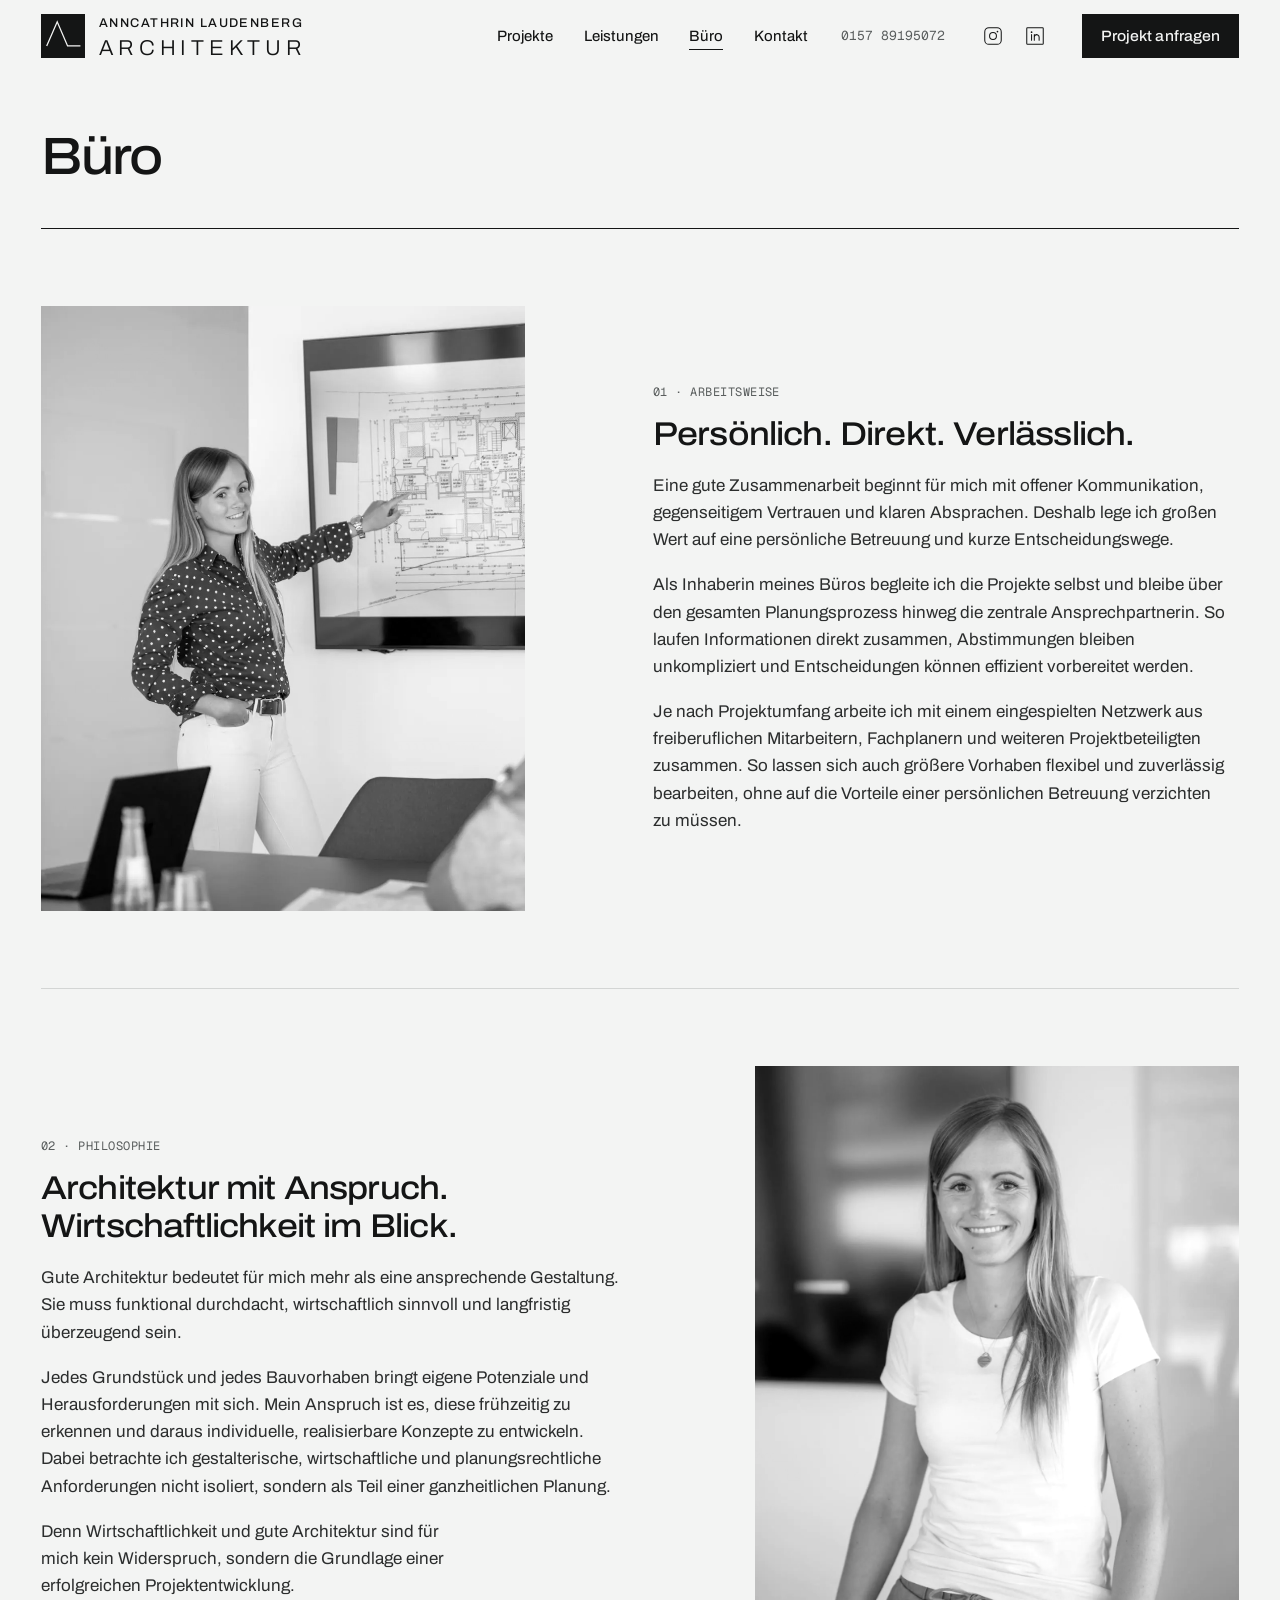
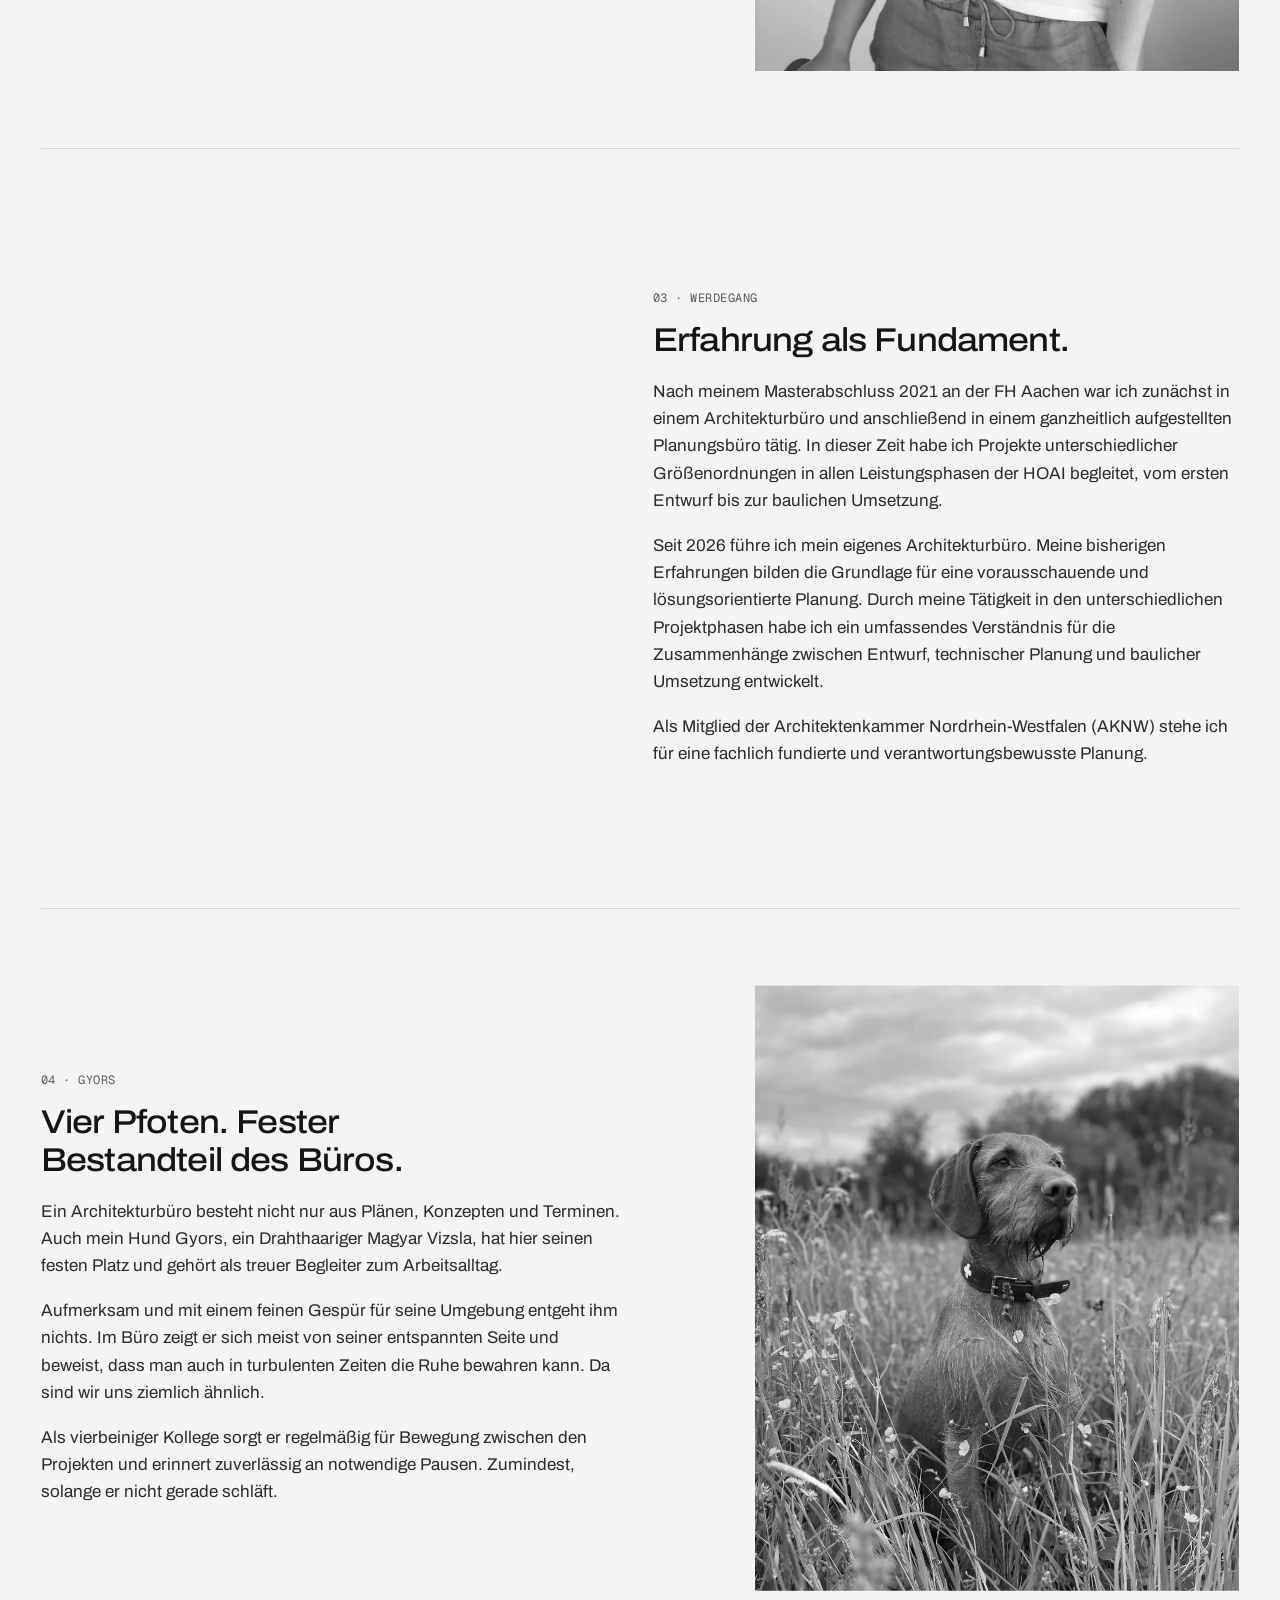
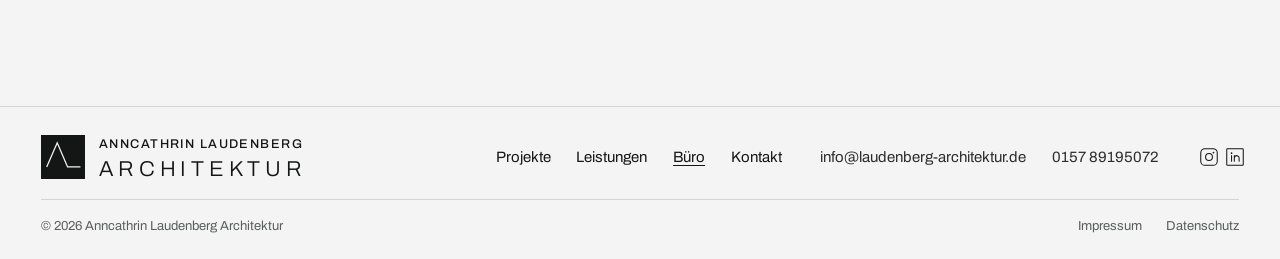
==== commit 732b7074: "Leistungen: Bildausschnitt auf die Architektin ausgerichtet, Kopfbereich bildschirmhoch Co-Authored-" ====
--- a/buero.html
+++ b/buero.html
@@ -15,7 +15,7 @@
 <link rel="icon" href="favicon.svg" type="image/svg+xml">
 <script>document.documentElement.classList.add("js")</script>
 <link rel="preload" href="assets/fonts/archivo-latin-standard-normal.woff2" as="font" type="font/woff2" crossorigin>
-<link rel="stylesheet" href="assets/site.css">
+<link rel="stylesheet" href="assets/site.css?v=f7cc4549">
 </head>
 <body>
 
@@ -130,6 +130,6 @@
   </div>
 </footer>
 
-<script src="assets/site.js" defer></script>
+<script src="assets/site.js?v=f7cc4549" defer></script>
 </body>
 </html>
--- a/assets/site.css
+++ b/assets/site.css
@@ -5,7 +5,7 @@
   font-weight: 100 900;
   font-stretch: 62% 125%;
   src: url(fonts/archivo-latin-standard-normal.woff2) format("woff2-variations");
-  unicode-range: U+0000-00FF, U+0131, U+0152-0153, U+02BB-02BC, U+02C6, U+02DA, U+02DC, U+0304, U+0308, U+0329, U+2000-206F, U+20AC, U+2122, U+2191, U+2193, U+2212, U+2215, U+FEFF, U+FFFD;
+  unicode-range: U+0-FF, U+131, U+152-153, U+2BB-2BC, U+2C6, U+2DA, U+2DC, U+304, U+308, U+329, U+2000-206F, U+20AC, U+2122, U+2191, U+2193, U+2212, U+2215, U+FEFF, U+FFFD;
 }
 @font-face {
   font-family: "Archivo";
@@ -14,7 +14,7 @@
   font-weight: 100 900;
   font-stretch: 62% 125%;
   src: url(fonts/archivo-latin-ext-standard-normal.woff2) format("woff2-variations");
-  unicode-range: U+0100-02BA, U+02BD-02C5, U+02C7-02CC, U+02CE-02D7, U+02DD-02FF, U+0304, U+0308, U+0329, U+1D00-1DBF, U+1E00-1E9F, U+1EF2-1EFF, U+2020, U+20A0-20AB, U+20AD-20C0, U+2113, U+2C60-2C7F, U+A720-A7FF;
+  unicode-range: U+100-2BA, U+2BD-2C5, U+2C7-2CC, U+2CE-2D7, U+2DD-2FF, U+304, U+308, U+329, U+1D00-1DBF, U+1E00-1E9F, U+1EF2-1EFF, U+2020, U+20A0-20AB, U+20AD-20C0, U+2113, U+2C60-2C7F, U+A720-A7FF;
 }
 @font-face {
   font-family: "Geist Mono";
@@ -87,8 +87,7 @@
 h3 { font-size: var(--fs-h3); letter-spacing: -0.01em; line-height: 1.25; }
 p { margin: 0; text-wrap: pretty; }
 .lead { font-size: var(--fs-lead); line-height: 1.55; color: var(--ink-soft); max-width: 46ch; }
-.mono { font-family: var(--mono); font-size: var(--fs-caption); letter-spacing: 0.01em; font-variant-numeric: tabular-nums; }
-.muted { color: var(--muted); }
+
 .visually-hidden { position: absolute !important; width: 1px; height: 1px; overflow: hidden; clip: rect(0 0 0 0); white-space: nowrap; }
 
 /* Buttons */
@@ -145,14 +144,13 @@
 .tile { text-decoration: none; display: block; position: relative; }
 .tile__media { position: relative; overflow: hidden; aspect-ratio: 3 / 2; background: #e3e5e4; }
 .tile__media img { width: 100%; height: 100%; object-fit: cover; filter: grayscale(1) contrast(1.04); transform: scale(1.001); transition: filter .7s var(--ease), transform 1.2s var(--ease); }
-.tile__line { position: absolute; inset: -9px; width: calc(100% + 18px); height: calc(100% + 18px); pointer-events: none; overflow: visible; }
-.tile__line rect { fill: none; stroke: var(--ink); stroke-width: 1.25; stroke-dasharray: 14 5 2 5; vector-effect: non-scaling-stroke; opacity: 0; transition: opacity .3s var(--ease); }
+
 .tile__meta { margin-top: 18px; color: var(--muted); font-size: var(--fs-small); }
 .tile__title { margin-top: 4px; font-size: var(--fs-h3); font-weight: 500; font-stretch: 108%; letter-spacing: -0.015em; transition: color .3s var(--ease); }
 .tile__title span { background: linear-gradient(var(--ink), var(--ink)) 0 100% / 0 1px no-repeat; transition: background-size .5s var(--ease); padding-bottom: 2px; }
 @media (hover: hover) {
   .tile:hover .tile__media img, .tile:focus-visible .tile__media img { filter: grayscale(0) contrast(1); transform: scale(1.025); }
-  .tile:hover .tile__line rect, .tile:focus-visible .tile__line rect { opacity: 1; animation: march 1.4s linear infinite; }
+  
   .tile:hover .tile__title span, .tile:focus-visible .tile__title span { background-size: 100% 1px; }
 }
 .tile.is-colored .tile__media img { filter: grayscale(0) contrast(1); }
@@ -161,16 +159,6 @@
 
 /* Leistungen */
 /* Services */
-.services { padding: var(--space-section) 0; background: var(--paper-raised); border-top: 1px solid var(--line); border-bottom: 1px solid var(--line); }
-.services__intro { max-width: 60ch; margin-top: 24px; color: var(--ink-soft); }
-.service-rows { margin-top: clamp(48px, 5vw, 80px); border-top: 1px solid var(--ink); }
-.service { display: grid; grid-template-columns: repeat(12, minmax(0, 1fr)); column-gap: clamp(16px, 2vw, 32px); padding: clamp(28px, 3vw, 44px) 0; border-bottom: 1px solid var(--line); }
-.service:last-child { border-bottom: 1px solid var(--ink); }
-.service__code { grid-column: 1 / span 1; padding-top: 6px; }
-.service h3 { grid-column: 1 / span 5; font-size: var(--fs-h3-lg); letter-spacing: -0.025em; line-height: 1.1; }
-.service ul { grid-column: 7 / span 6; list-style: none; margin: 0; padding: 0; columns: 2; column-gap: clamp(16px, 2vw, 32px); }
-.service li { break-inside: avoid; padding: 0 0 14px 20px; position: relative; font-size: var(--fs-body); line-height: 1.5; color: var(--ink-soft); }
-.service li::before { content: ""; position: absolute; left: 0; top: 0.62em; width: 9px; height: 1px; background: var(--ink); }
 
 /* Über mich */
 /* About */
@@ -248,10 +236,7 @@
 .site-footer .brand { grid-column: 1 / span 4; align-self: start; flex-direction: column; align-items: flex-start; gap: 14px; }
 .site-footer .brand__mark { width: 72px; height: 72px; }
 .site-footer .brand__mark path { stroke-width: 11; }
-.footer__col { grid-column: span 2; display: grid; gap: 6px; align-content: start; }
-.footer__col a { text-decoration: none; }
-.footer__col a:hover { text-decoration: underline; }
-.footer__col h3 { font-family: var(--mono); font-size: var(--fs-label); letter-spacing: 0.04em; text-transform: uppercase; color: var(--muted); font-weight: 400; font-stretch: 100%; margin-bottom: 6px; }
+
 .footer__legal { grid-column: 1 / -1; display: flex; justify-content: space-between; gap: 16px; flex-wrap: wrap; padding-top: 24px; border-top: 1px solid var(--line); color: var(--muted); font-size: var(--fs-caption); }
 .footer__legal nav { display: flex; gap: 24px; }
 .footer__legal a { text-decoration: none; }
@@ -282,16 +267,6 @@
 .nav__links a[aria-current="page"]::after { transform: scaleX(1); }
 
 /* ---------- Startseite: Foto-Hero ---------- */
-.hero { position: relative; overflow: hidden; isolation: isolate; min-height: calc(100dvh - var(--header-h)); display: flex; flex-direction: column; justify-content: flex-end; padding: clamp(40px, 5vw, 72px) 0 clamp(56px, 7vw, 104px); }
-.hero__media { position: absolute; z-index: -1; top: 0; right: 0; bottom: 0; width: 64%; margin: 0; }
-.hero__media img { width: 100%; height: 100%; object-fit: cover; object-position: 8% 30%; filter: grayscale(1) contrast(1.02); opacity: .9;
-  -webkit-mask-image: linear-gradient(90deg, transparent 0%, rgba(0,0,0,.35) 18%, #000 46%), linear-gradient(0deg, transparent 0%, #000 22%);
-  -webkit-mask-composite: source-in; mask-image: linear-gradient(90deg, transparent 0%, rgba(0,0,0,.35) 18%, #000 46%), linear-gradient(0deg, transparent 0%, #000 22%); mask-composite: intersect; }
-.hero__copy { grid-column: 1 / span 7; }
-.hero h1 { font-size: var(--fs-h2-xl); line-height: 1.02; letter-spacing: -0.035em; }
-.hero h1 .line, .hero h1 .line > span { display: block; }
-.hero .lead { margin-top: clamp(24px, 2.6vw, 36px); max-width: 44ch; }
-.hero__actions { display: flex; flex-wrap: wrap; gap: 12px; margin-top: clamp(32px, 3.4vw, 44px); }
 
 /* Startseite: Über mich */
 .about__copy h2 { font-size: var(--fs-h2); }
@@ -339,40 +314,12 @@
 body.pd-open { overflow: hidden; }
 
 /* Leistungen-Seite */
-.services { background: transparent; border: 0; padding: 0 0 var(--space-section); }
-.service-rows { margin-top: 0; }
 
 /* Büro-Seite */
 .office { padding-bottom: var(--space-section); }
 .office .grid { row-gap: 48px; align-items: start; }
-.office__intro { grid-column: 1 / span 6; }
-.office__intro p { margin-top: 24px; color: var(--ink-soft); max-width: 56ch; }
-.office__intro p:first-child { margin-top: 0; }
-.office__img { margin: 0; }
-.office__img img { width: 100%; object-fit: cover; filter: grayscale(1) contrast(1.03); transition: filter .8s var(--ease); }
-.office__img:hover img { filter: grayscale(0) contrast(1); }
-.office__img--a { grid-column: 8 / span 5; }
-.office__img--a img { aspect-ratio: 4 / 5; object-position: 50% 20%; }
-.office__img--b { grid-column: 1 / span 7; margin-top: clamp(0px, 4vw, 64px); }
-.office__img--b img { aspect-ratio: 3 / 2; }
-.office__work { grid-column: 9 / span 4; align-self: end; }
-.office__work h2 { font-size: var(--fs-h3-lg); letter-spacing: -0.025em; line-height: 1.1; }
-.office__work p { margin-top: 16px; color: var(--ink-soft); }
 
 /* Gyors: Schriftfeld wie auf einem Bauplan */
-.dog { padding: var(--space-section) 0; border-top: 1px solid var(--line); }
-.dog .grid { row-gap: 40px; align-items: center; }
-.dog__photo { grid-column: 2 / span 4; margin: 0; position: relative; }
-.dog__photo img { width: 100%; aspect-ratio: 3 / 4; object-fit: cover; object-position: 50% 30%; filter: grayscale(1); transition: filter .8s var(--ease); }
-.dog__photo:hover img { filter: grayscale(0); }
-.dog__copy { grid-column: 7 / span 5; }
-.dog__copy h2 { font-size: var(--fs-h2); }
-.dog__copy > p { margin-top: 20px; color: var(--ink-soft); max-width: 44ch; }
-.titleblock { margin: 36px 0 0; border: 1px solid var(--ink); display: grid; grid-template-columns: 1fr 1fr; gap: 1px; background: var(--ink); max-width: 520px; }
-.titleblock div { padding: 12px 16px 14px; background: var(--paper-raised); }
-.titleblock .wide { grid-column: 1 / -1; }
-.titleblock dt { font-family: var(--mono); font-size: var(--fs-label); letter-spacing: .04em; text-transform: uppercase; color: var(--muted); }
-.titleblock dd { margin: 4px 0 0; font-weight: 500; font-stretch: 106%; line-height: 1.35; }
 
 /* Kontakt-Seite: dunkler Bereich direkt unter dem Header */
 .contact--page { padding-top: clamp(56px, 8vw, 120px); }
@@ -392,8 +339,7 @@
 .site-footer { border-top: 1px solid var(--line); padding-top: clamp(56px, 6vw, 88px); }
 .site-footer .brand { gap: 18px; }
 .site-footer .brand__type { height: 46px; }
-.footer__col { grid-column: span 2; }
-.footer__col:first-of-type { grid-column: 7 / span 2; }
+
 .footer__legal { margin-top: clamp(24px, 4vw, 56px); }
 
 /* ---------- Motion ---------- */
@@ -404,8 +350,8 @@
   .js .soft { opacity: 0; filter: blur(6px); transform: translateY(10px); animation: softIn .9s var(--ease-out) forwards; animation-delay: calc(var(--d) * 1ms); }
   @keyframes softIn { to { opacity: 1; filter: blur(0); transform: none; } }
   /* Foto blendet weich aus dem Papier auf */
-  .js .hero__media img { animation: photoIn 1.8s var(--ease-out) both; }
-  @keyframes photoIn { from { opacity: 0; transform: scale(1.05); } to { opacity: .9; transform: none; } }
+  
+  
 
   .js .tile .tile__media { clip-path: inset(100% 0 0 0); transition: clip-path 1.1s var(--ease-in-out); transition-delay: calc(var(--i) * 110ms); }
   .js .tile .tile__media img { transform: scale(1.12); transition: transform 1.6s var(--ease-out), filter .7s var(--ease); transition-delay: calc(var(--i) * 110ms), 0s; }
@@ -414,30 +360,30 @@
   .js .tile.in .tile__media img { transform: scale(1.001); }
   .js .tile.in .tile__meta, .js .tile.in .tile__title { opacity: 1; transform: none; }
 
-  .js .service { position: relative; border-bottom-color: transparent; }
-  .js .service::after { content: ""; position: absolute; left: 0; right: 0; bottom: -1px; height: 1px; background: var(--line); transform: scaleX(0); transform-origin: left; transition: transform 1.2s var(--ease-in-out); }
-  .js .service:last-child::after { background: var(--ink); }
-  .js .service h3, .js .service ul { opacity: 0; transform: translateY(14px); transition: opacity .8s var(--ease-out), transform .8s var(--ease-out); }
-  .js .service ul { transition-delay: .12s; }
-  .js .service.in::after { transform: scaleX(1); }
-  .js .service.in h3, .js .service.in ul { opacity: 1; transform: none; }
+  
+  
+  
+  
+  
+  
+  
 
   .js .reveal-img { overflow: hidden; }
   .js .reveal-img img { clip-path: inset(0 0 100% 0); transform: scale(1.08); transition: clip-path 1.3s var(--ease-in-out), transform 1.8s var(--ease-out), filter .8s var(--ease); }
   .js .reveal-img.in img { clip-path: inset(0 0 0 0); transform: none; }
 
-  .titleblock div { opacity: 0; transform: translateY(6px); transition: opacity .6s var(--ease-out), transform .6s var(--ease-out); transition-delay: calc(var(--i) * 90ms + 200ms); }
-  .titleblock.in div { opacity: 1; transform: none; }
+  
+  
 
   .pd[open] .pd__body { animation: pdIn .6s var(--ease-out); }
   @keyframes pdIn { from { opacity: 0; transform: translateY(16px); } to { opacity: 1; transform: none; } }
   .pd__media img.swap { animation: swapIn .5s var(--ease-out); }
   @keyframes swapIn { from { clip-path: inset(0 0 100% 0); } to { clip-path: inset(0 0 0 0); } }
 }
-.no-js .titleblock div, html:not(.js) .titleblock div { opacity: 1; transform: none; }
+
 @media (prefers-reduced-motion: reduce) {
   *, *::before, *::after { animation: none !important; transition-duration: 0.01ms !important; transition-delay: 0s !important; scroll-behavior: auto !important; }
-  .titleblock div { opacity: 1; transform: none; }
+  
 }
 
 /* ---------- Responsive ---------- */
@@ -445,8 +391,8 @@
   .nav__phone { display: none; }
 }
 @media (max-width: 1024px) {
-  .service h3 { grid-column: 1 / span 6; }
-  .service ul { grid-column: 7 / span 6; columns: 1; }
+  
+  
   .pd__media { grid-column: 1 / -1; }
   .pd__info { grid-column: 1 / -1; position: static; }
 }
@@ -485,36 +431,36 @@
   .site-header.is-open .nav__extra, .site-header.is-open .nav .btn { opacity: 1; transform: none; transition-delay: .45s; }
   body.menu-open { overflow: hidden; }
 
-  .hero { min-height: 0; padding-top: 0; }
-  .hero__media { position: relative; z-index: 0; width: auto; margin: 0 calc(var(--gutter) * -1) 8px; order: -1; }
-  .hero__media img { aspect-ratio: 4 / 3; height: auto; object-position: 30% 30%; -webkit-mask-image: linear-gradient(0deg, transparent 0%, #000 30%); mask-image: linear-gradient(0deg, transparent 0%, #000 30%); }
-  .hero > .wrap { display: flex; flex-direction: column; }
-  .hero__copy { grid-column: 1 / -1; }
+  
+  
+  
+  
+  
   .project-grid { grid-template-columns: 1fr 1fr; }
   .project-grid li:nth-child(3) .tile__media, .project-grid li:last-child:nth-child(odd) .tile__media { aspect-ratio: 3 / 2; }
-  .service { row-gap: 20px; }
-  .service h3, .service ul { grid-column: 1 / -1; }
-  .service ul { columns: 2; }
+  
+  
+  
   .about__portrait { grid-column: 1 / span 8; }
   .about__copy { grid-column: 1 / -1; padding-top: 0; }
   .faq h2, .faq__list { grid-column: 1 / -1; }
   .contact__copy, .form { grid-column: 1 / -1; }
-  .office__intro, .office__img--a, .office__img--b, .office__work { grid-column: 1 / -1; }
-  .office__img--a { max-width: 520px; }
-  .dog__photo { grid-column: 1 / span 7; }
-  .dog__copy { grid-column: 1 / -1; }
+  
+  
+  
+  
   .site-footer .brand { grid-column: 1 / -1; }
-  .footer__col, .footer__col:first-of-type { grid-column: span 4; }
+  
 }
 @media (max-width: 640px) {
   :root { --fs-body: 1rem; --fs-small: 0.875rem; --fs-h3: 1.1875rem; }
-  .hero__actions .btn { flex: 1 1 auto; justify-content: center; }
+  
   .project-grid { grid-template-columns: 1fr; }
-  .service ul { columns: 1; }
-  .about__portrait, .dog__photo { grid-column: 1 / -1; }
+  
+  .about__portrait{ grid-column: 1 / -1; }
   .form { grid-template-columns: 1fr; }
   .faq details p { padding-right: 0; }
-  .footer__col, .footer__col:first-of-type { grid-column: span 6; }
+  
   .brand__type { height: 32px; }
   .brand__mark { width: 38px; height: 38px; }
   .pd__data div { grid-template-columns: 1fr; gap: 4px; }
@@ -525,30 +471,48 @@
 
 /* Kachel als Button: Bausteine blockweise */
 .tile__media, .tile__title, .tile__meta { display: block; }
-.services + .faq { padding-top: clamp(24px, 4vw, 64px); }
 
 /* =====================================================================
    Korrektur 2 (12.11.2026)
    ===================================================================== */
 :root { --max: 1840px; --gutter: clamp(20px, 3.2vw, 64px); }
 
+/* ---------- Startseite: Startbild (Foto füllt den ganzen Bereich, Text hell darauf) ---------- */
+.hero { position: relative; isolation: isolate; overflow: hidden; min-height: calc(100dvh - var(--header-h)); display: flex; flex-direction: column; justify-content: flex-end; color: var(--paper); }
+.hero__media { position: absolute; inset: 0; z-index: -2; margin: 0; }
+.hero__media img { width: 100%; height: 100%; object-fit: cover; object-position: 50% 30%; filter: grayscale(1) contrast(1.02); }
+.hero::after { content: ""; position: absolute; inset: 0; z-index: -1; pointer-events: none;
+  background: radial-gradient(ellipse 80% 95% at 0% 100%, rgba(20,21,21,.8) 0%, rgba(20,21,21,.58) 45%, rgba(20,21,21,0) 100%); }
+.hero .wrap.grid { padding-bottom: clamp(48px, 6vw, 96px); }
+.hero__copy { grid-column: 1 / span 6; }
+.hero h1 { font-size: var(--fs-h2); line-height: 1.02; letter-spacing: -0.035em; color: var(--paper); }
+.hero h1 .line, .hero h1 .line > span { display: block; }
+.hero .lead { margin-top: clamp(24px, 2.6vw, 36px); max-width: 44ch; color: rgba(243,244,243,.86); }
+.hero__actions { display: flex; flex-wrap: wrap; gap: 12px; margin-top: clamp(32px, 3.4vw, 44px); }
+.hero .btn--ghost { color: var(--paper); border-color: var(--paper); }
+.hero .btn--ghost:hover { background: var(--paper); color: var(--ink); }
+.hero .btn--solid { background: var(--paper); color: var(--ink); border-color: var(--paper); }
+.hero .btn--solid:hover { background: #fff; }
+@media (prefers-reduced-motion: no-preference) {
+  .js .hero__media img { animation: photoIn3 1.6s var(--ease-out) both; }
+}
+@media (max-width: 900px) {
+  .hero { min-height: 0; }
+  .hero .wrap.grid { padding-top: 46vh; }
+  .hero__copy { grid-column: 1 / -1; }
+  .hero__media img { object-position: 30% 30%; }
+  .hero::after { background: linear-gradient(0deg, rgba(20,21,21,.85) 0%, rgba(20,21,21,.6) 45%, rgba(20,21,21,0) 72%); }
+}
+@media (max-width: 640px) {
+  .hero__actions .btn { flex: 1 1 auto; justify-content: center; }
+}
+
 /* Header: Social-Icons */
 .nav__icons { display: flex; align-items: center; gap: 2px; margin: 0 -6px; }
 .nav__icons .nav__ig { margin: 0; }
 .nav__social { display: flex; gap: 20px; }
 
 /* Startbild über die ganze Breite, Text liegt auf weich aufgehelltem Bereich */
-.hero__media { left: 0; right: 0; width: 100%; z-index: -2; overflow: hidden; }
-.hero__media img { opacity: 1; object-position: 0% 30%; transform-origin: 0% 32%; transform: scale(1.5);
-  -webkit-mask-image: none; mask-image: none; }
-.hero::before { content: ""; position: absolute; inset: 0; z-index: -1; pointer-events: none;
-  background:
-    linear-gradient(90deg, rgba(243,244,243,.96) 0%, rgba(243,244,243,.9) 26%, rgba(243,244,243,.55) 42%, rgba(243,244,243,0) 58%),
-    linear-gradient(0deg, rgba(243,244,243,1) 0%, rgba(243,244,243,0) 18%); }
-@media (prefers-reduced-motion: no-preference) {
-  .js .hero__media img { animation: photoIn2 1.8s var(--ease-out) both; }
-  @keyframes photoIn2 { from { opacity: 0; transform: scale(1.56); } to { opacity: 1; transform: scale(1.5); } }
-}
 
 /* Startseite: schmaler Leistungsüberblick */
 .svc-ov { padding: clamp(56px, 7vw, 104px) 0 clamp(48px, 6vw, 88px); }
@@ -593,14 +557,9 @@
 .orow__copy h2 + p { margin-top: 24px; }
 
 /* Leistungen: Bildkopf mit Überschrift */
-.lhead { position: relative; isolation: isolate; height: clamp(300px, 46vh, 520px); color: var(--paper); overflow: hidden; }
-.lhead__media { position: absolute; inset: 0; z-index: -1; margin: 0; }
-.lhead__media img { width: 100%; height: 100%; object-fit: cover; object-position: 50% 22%; filter: grayscale(1) contrast(1.04); }
-.lhead::after { content: ""; position: absolute; inset: 0; z-index: -1; background: linear-gradient(0deg, rgba(20,21,21,.62) 0%, rgba(20,21,21,.12) 55%, rgba(20,21,21,0) 100%); }
-.lhead .wrap { height: 100%; display: flex; align-items: flex-end; padding-bottom: clamp(28px, 3.6vw, 56px); }
-.lhead h1 { font-size: var(--fs-h2-xl); letter-spacing: -0.035em; line-height: 1; color: var(--paper); }
+
 @media (prefers-reduced-motion: no-preference) {
-  .js .lhead__media img { animation: photoIn3 1.6s var(--ease-out) both; }
+  
   @keyframes photoIn3 { from { opacity: 0; transform: scale(1.06); } to { opacity: 1; transform: none; } }
 }
 
@@ -656,10 +615,10 @@
 @media (max-width: 900px) {
   .nav__icons { display: none; }
   .nav__social svg { width: 20px; height: 20px; }
-  .hero::before { display: none; }
-  .hero__media { left: auto; right: auto; }
-  .hero__media img { transform: none; object-position: 30% 30%; -webkit-mask-image: linear-gradient(0deg, transparent 0%, #000 30%); mask-image: linear-gradient(0deg, transparent 0%, #000 30%); }
-  @media (prefers-reduced-motion: no-preference) { .js .hero__media img { animation: photoIn 1.8s var(--ease-out) both; } }
+  
+  
+  
+  
   .svc-ov__list { grid-template-columns: 1fr; }
   .svc-ov__list li + li { margin-top: 0; }
   .orow, .orow--right { row-gap: 28px; }
@@ -676,3 +635,38 @@
   .orow__img, .orow--right .orow__img { grid-column: 1 / -1; }
   .callout__actions .btn { flex: 1 1 auto; justify-content: center; }
 }
+
+/* =====================================================================
+   Startbild ohne Abdeckung: Varianten A (Bild oben, Text darunter) und B (Text auf dem Bild)
+   ===================================================================== */
+
+/* A: Bild ungeschnitten über die volle Breite, Text darunter */
+
+/* B: Bild über die volle Breite, Text hell auf dem Bild */
+
+/* Leistungen: Kopf neu, Foto im Hochformat-Ausschnitt statt Breitbild-Band */
+
+/* Leistungen: Kopf als Split, Foto bis an den rechten Rand, Überschrift läuft ins Bild */
+.lhero { --split: 38vw; position: relative; isolation: isolate; height: clamp(480px, calc(100dvh - var(--header-h)), 980px); overflow: hidden; }
+.lhero__media { position: absolute; z-index: -1; top: 0; right: 0; bottom: 0; left: var(--split); margin: 0; }
+.lhero__media img { width: 100%; height: 100%; object-fit: cover; object-position: 30% 6%; transform: scale(1.08); transform-origin: 20% 0%; filter: grayscale(1) contrast(1.04); }
+.lhero .wrap { height: 100%; display: flex; align-items: flex-end; padding-bottom: clamp(8px, 1.2vw, 20px); }
+/* Ein Wort, zwei Farben: dunkel auf Papier, hell auf dem Foto. Die Farbkante sitzt exakt an der Bildkante. */
+.lhero__title { font-size: clamp(3.5rem, 1.4rem + 7.4vw, 10.5rem); line-height: .9; letter-spacing: -0.045em; font-weight: 500; font-stretch: 112%; white-space: nowrap;
+  background-image: linear-gradient(90deg, var(--ink) 0, var(--ink) var(--cut, calc(var(--split) - var(--gutter) - max(0px, (100vw - var(--max)) / 2))), var(--paper) 0, var(--paper) 100%);
+  background-size: 100vw 100%; background-repeat: no-repeat;
+  -webkit-background-clip: text; background-clip: text; color: transparent; padding-bottom: .08em; }
+@media (prefers-reduced-motion: no-preference) {
+  .js .lhero__media { animation: lheroIn 1.4s var(--ease-in-out) both; }
+  @keyframes lheroIn { from { clip-path: inset(0 0 0 100%); } to { clip-path: inset(0 0 0 0); } }
+  .js .lhero__title { animation: softIn 1s var(--ease-out) .5s both; }
+}
+@media (max-width: 900px) {
+  .lhero { --split: 0px; height: auto; display: flex; flex-direction: column; }
+  .lhero__media { position: relative; inset: auto; left: auto; width: 100%; aspect-ratio: 4 / 5; }
+  
+  .lhero .wrap { position: absolute; inset: 0; }
+  .lhero__title { background: none; color: var(--paper); font-size: clamp(2.75rem, 14vw, 4.5rem); }
+}
+.lhero__b { margin-left: .06em; }
+.lhero__media::after { content: ""; position: absolute; inset: 0; pointer-events: none; background: linear-gradient(0deg, rgba(20,21,21,.62) 0%, rgba(20,21,21,.25) 26%, rgba(20,21,21,0) 46%); }
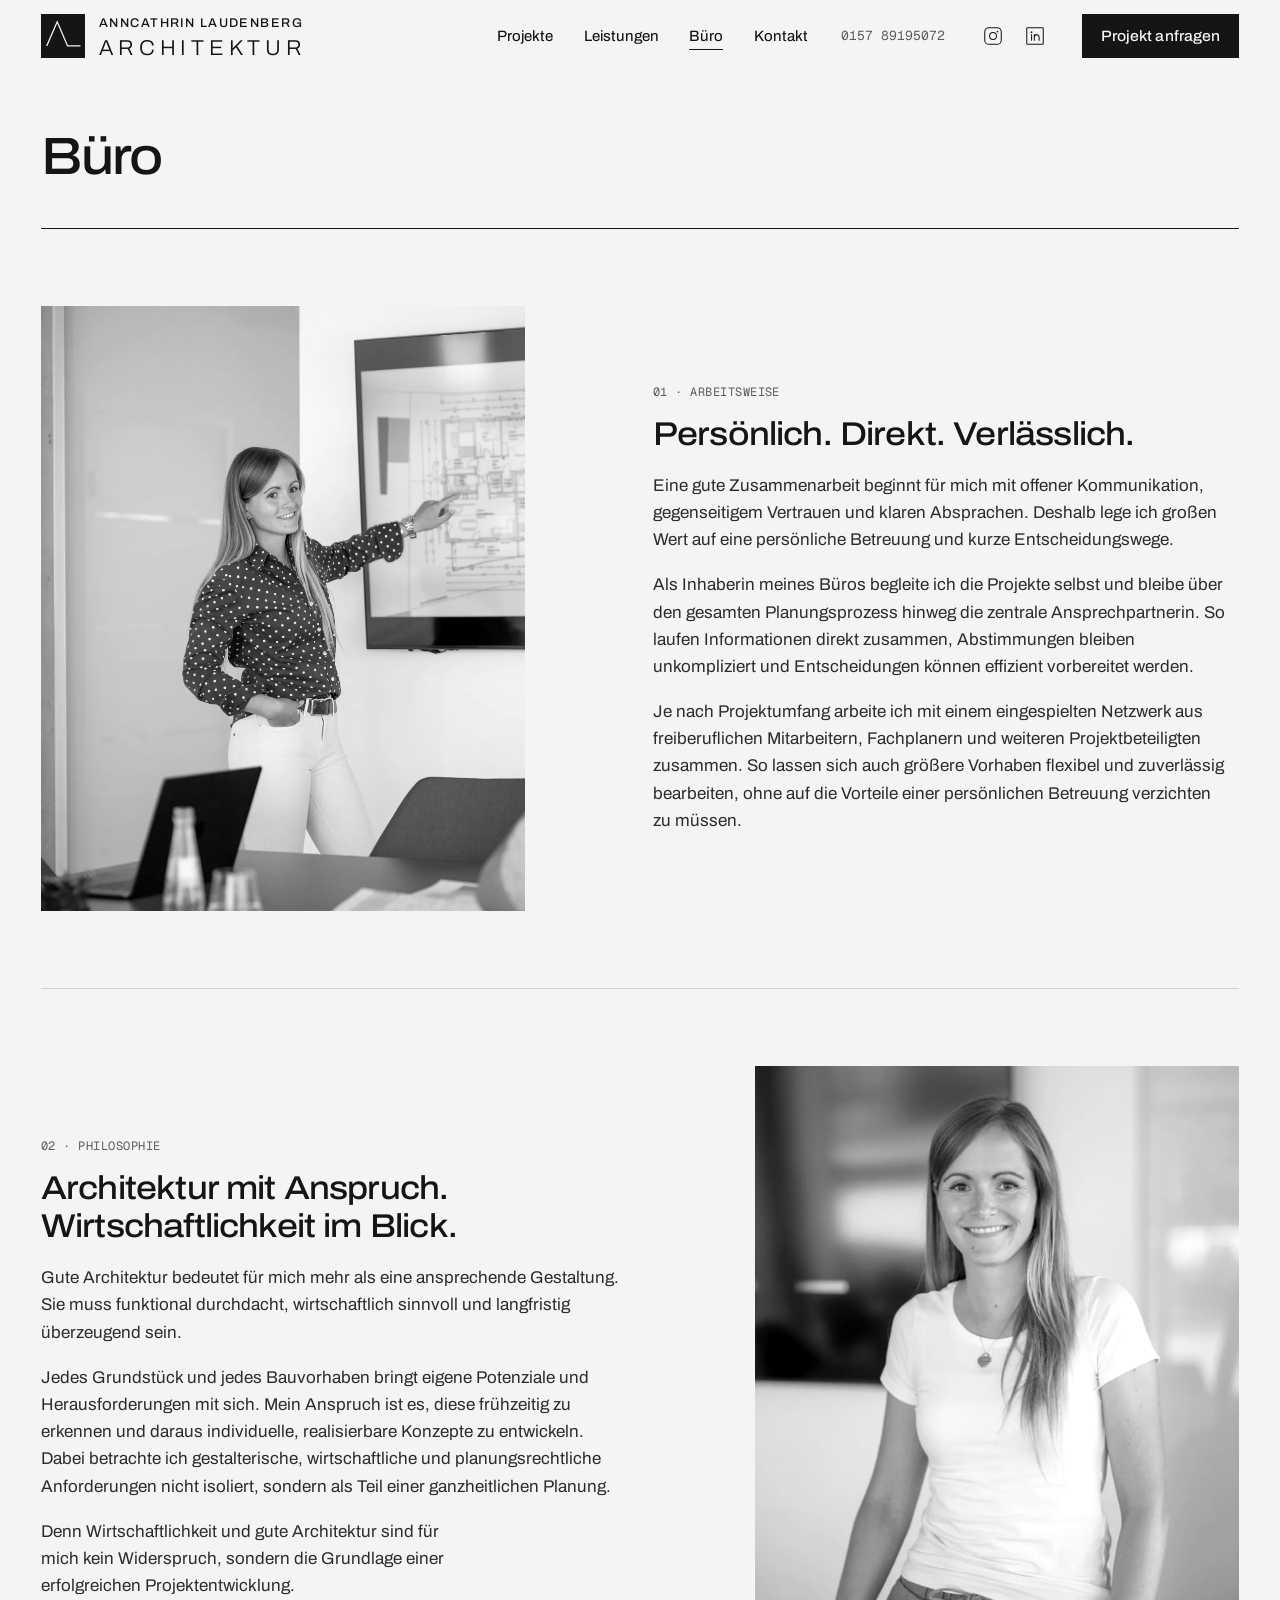
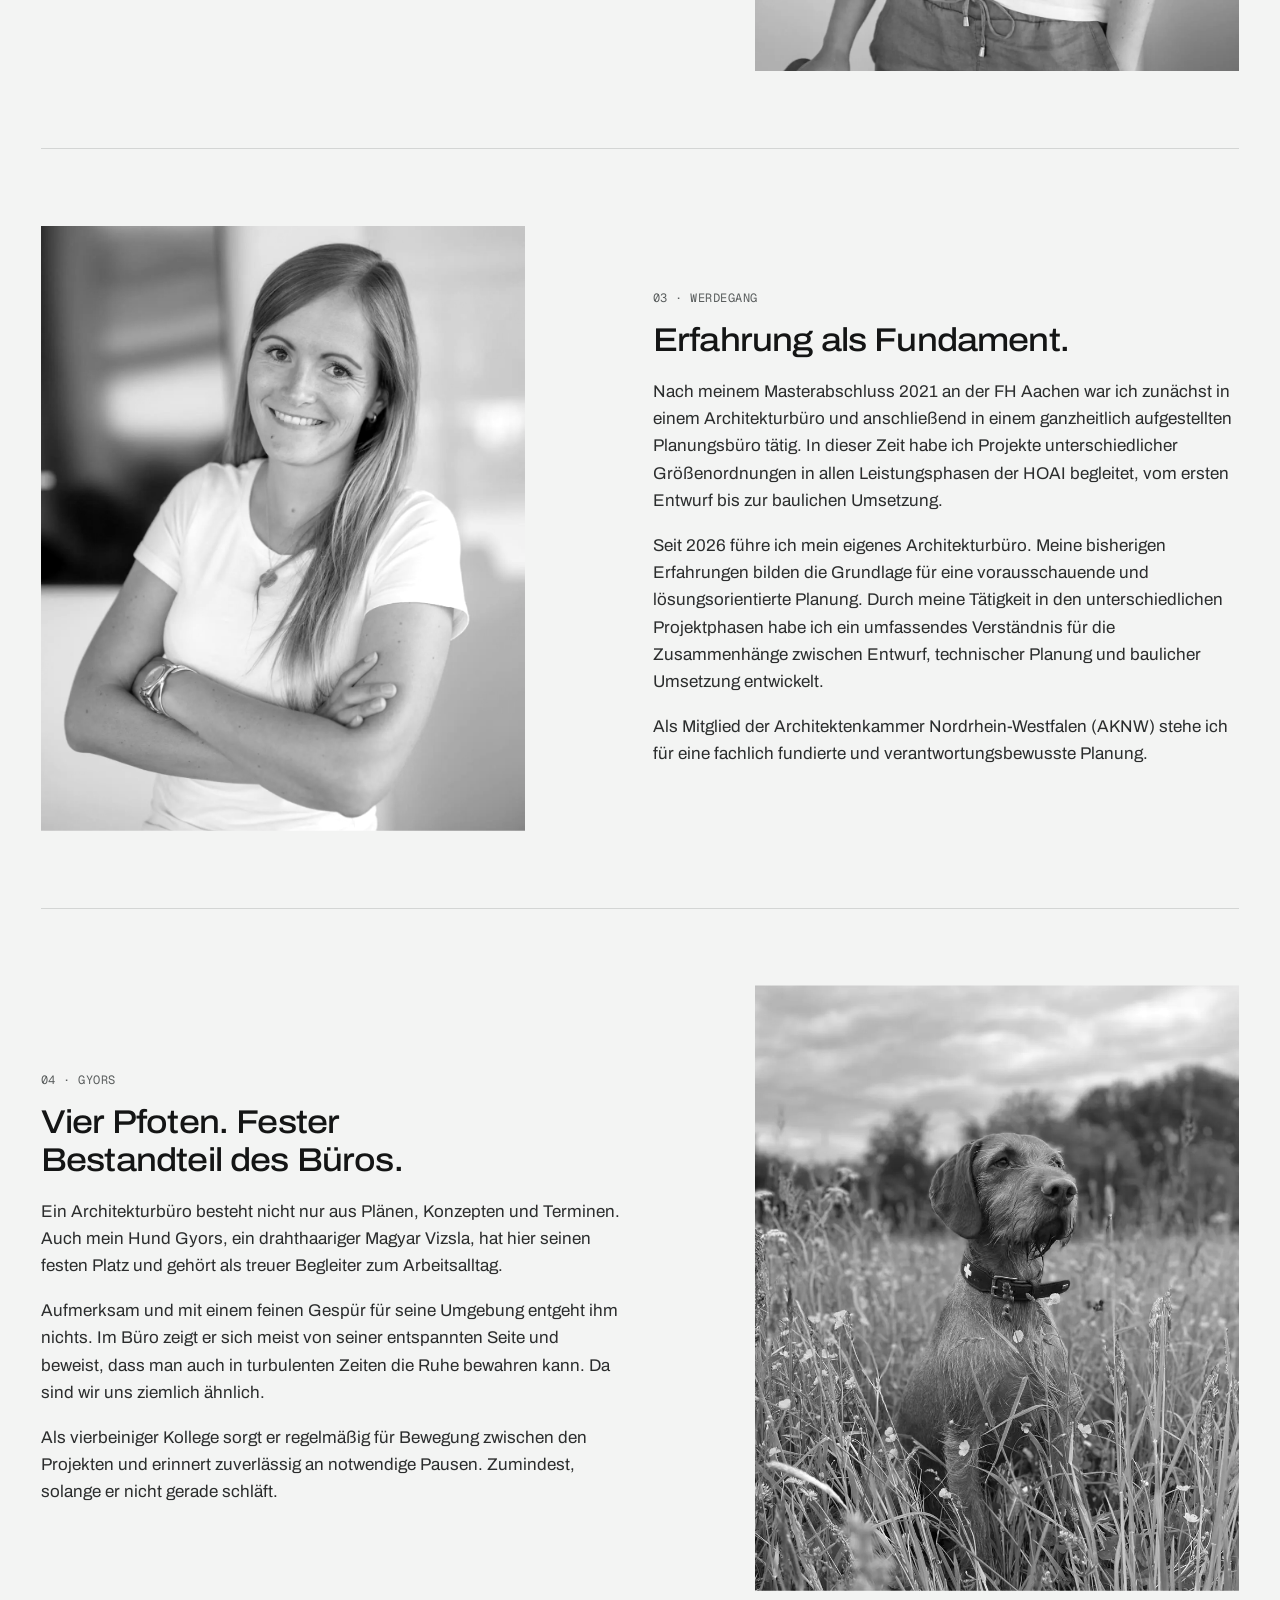
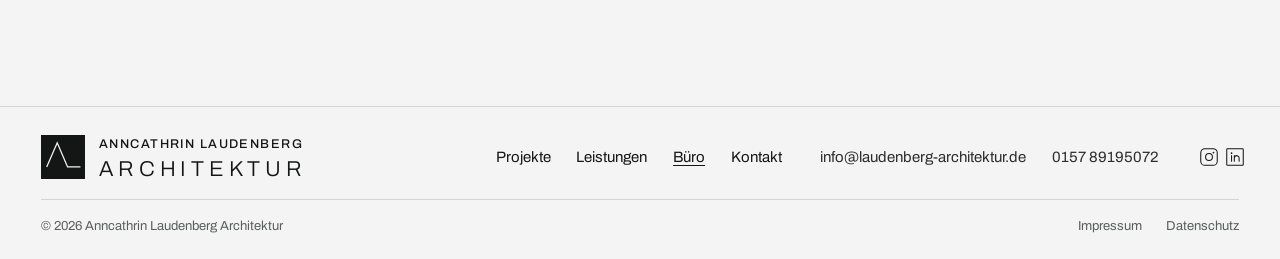
==== commit 59e07e3d: "Dritte Korrektur: Projektgalerien, neue Bilder Leistungen und Büro, Kontaktformular angepasst Co-Aut" ====
--- a/buero.html
+++ b/buero.html
@@ -15,7 +15,7 @@
 <link rel="icon" href="favicon.svg" type="image/svg+xml">
 <script>document.documentElement.classList.add("js")</script>
 <link rel="preload" href="assets/fonts/archivo-latin-standard-normal.woff2" as="font" type="font/woff2" crossorigin>
-<link rel="stylesheet" href="assets/site.css?v=f7cc4549">
+<link rel="stylesheet" href="assets/site.css?v=367628fa">
 </head>
 <body>
 
@@ -57,7 +57,7 @@
   <section class="office" aria-label="Über das Büro">
     <div class="wrap">
       <article class="orow orow--left" id="arbeitsweise" aria-labelledby="arbeitsweise-title">
-        <figure class="orow__img reveal-img"><img src="assets/img/projektbesprechung-buero.webp" width="1800" height="1200" loading="eager" alt="Anncathrin Laudenberg erläutert einen Entwurf am Bildschirm in einer Projektbesprechung" style="object-position:30% 40%"></figure>
+        <figure class="orow__img reveal-img"><img src="assets/img/projektbesprechung-buero.webp" width="1800" height="1200" loading="eager" alt="Anncathrin Laudenberg erläutert einen Grundriss am Bildschirm in einer Projektbesprechung" style="object-position:18% 50%"></figure>
         <div class="orow__copy">
           <p class="orow__label">01 · Arbeitsweise</p>
           <h2 id="arbeitsweise-title">Persönlich. Direkt. Verlässlich.</h2>
@@ -87,11 +87,11 @@
         </div>
       </article>
       <article class="orow orow--right" id="gyors" aria-labelledby="gyors-title">
-        <figure class="orow__img reveal-img"><img src="assets/img/gyors.webp" width="900" height="1200" loading="lazy" alt="Gyors, Drahthaariger Magyar Vizsla und Bürohund, sitzt in einer Blumenwiese" style="object-position:50% 30%"></figure>
+        <figure class="orow__img reveal-img"><img src="assets/img/gyors.webp" width="900" height="1200" loading="lazy" alt="Gyors, drahthaariger Magyar Vizsla und Bürohund, sitzt in einer Blumenwiese" style="object-position:50% 30%"></figure>
         <div class="orow__copy">
           <p class="orow__label">04 · Gyors</p>
           <h2 id="gyors-title">Vier Pfoten. Fester Bestandteil des Büros.</h2>
-          <p>Ein Architekturbüro besteht nicht nur aus Plänen, Konzepten und Terminen. Auch mein Hund Gyors, ein Drahthaariger Magyar Vizsla, hat hier seinen festen Platz und gehört als treuer Begleiter zum Arbeitsalltag.</p>
+          <p>Ein Architekturbüro besteht nicht nur aus Plänen, Konzepten und Terminen. Auch mein Hund Gyors, ein drahthaariger Magyar Vizsla, hat hier seinen festen Platz und gehört als treuer Begleiter zum Arbeitsalltag.</p>
           <p>Aufmerksam und mit einem feinen Gespür für seine Umgebung entgeht ihm nichts. Im Büro zeigt er sich meist von seiner entspannten Seite und beweist, dass man auch in turbulenten Zeiten die Ruhe bewahren kann. Da sind wir uns ziemlich ähnlich.</p>
           <p>Als vierbeiniger Kollege sorgt er regelmäßig für Bewegung zwischen den Projekten und erinnert zuverlässig an notwendige Pausen. Zumindest, solange er nicht gerade schläft.</p>
         </div>
@@ -130,6 +130,6 @@
   </div>
 </footer>
 
-<script src="assets/site.js?v=f7cc4549" defer></script>
+<script src="assets/site.js?v=367628fa" defer></script>
 </body>
 </html>
--- a/assets/site.css
+++ b/assets/site.css
@@ -214,13 +214,6 @@
 .field input:focus-visible, .field textarea:focus-visible { outline: 2px solid var(--paper); outline-offset: 4px; }
 .field ::selection, .contact ::selection { background: var(--paper); color: var(--ink); }
 fieldset.field { border: 0; margin: 0; padding: 0; min-width: 0; }
-.chips { display: flex; flex-wrap: wrap; gap: 10px; margin-top: 4px; }
-.chips label { position: relative; font-family: var(--sans); font-size: var(--fs-small); letter-spacing: 0; color: var(--paper); }
-.chips input { position: absolute; opacity: 0; inset: 0; cursor: pointer; }
-.chips span { display: inline-block; padding: 10px 16px; border: 1px solid rgba(243,244,243,.42); transition: background-color .25s var(--ease), color .25s var(--ease), border-color .25s var(--ease); }
-.chips input:checked + span { background: var(--paper); color: var(--ink); border-color: var(--paper); }
-.chips input:focus-visible + span { outline: 2px solid var(--paper); outline-offset: 3px; }
-.chips label:hover span { border-color: var(--paper); }
 .form__foot { grid-column: 1 / -1; display: flex; align-items: center; justify-content: space-between; gap: 24px; flex-wrap: wrap; margin-top: 8px; }
 .form__foot small { font-size: var(--fs-caption); color: rgba(243,244,243,.66); max-width: 44ch; line-height: 1.5; }
 .form__foot small a { color: rgba(243,244,243,.9); }
@@ -244,8 +237,8 @@
 
 /* Interaktion */
 /* Motion */
-.btn, .nav-toggle, .chips span { transition-property: background-color, color, border-color, transform; }
-.btn:active, .chips label:active span, .nav-toggle:active { transform: scale(0.97); transition-duration: 120ms; }
+.btn, .nav-toggle { transition-property: background-color, color, border-color, transform; }
+.btn:active, .nav-toggle:active { transform: scale(0.97); transition-duration: 120ms; }
 
 /* FAQ: weiches Auf- und Zuklappen */
 .faq details::details-content { block-size: 0; overflow: clip; transition: block-size .45s var(--ease-out), content-visibility .45s allow-discrete; }
@@ -298,6 +291,7 @@
 .pd__body .grid { row-gap: 40px; align-items: start; }
 .pd__media { grid-column: 1 / span 8; margin: 0; }
 .pd__media img { width: 100%; aspect-ratio: 3 / 2; object-fit: cover; background: #e3e5e4; }
+.pd__media img.is-portrait { object-fit: contain; }
 .pd__media figcaption { margin-top: 10px; font-family: var(--mono); font-size: var(--fs-label); letter-spacing: .04em; color: var(--muted); }
 .pd__thumbs { display: flex; gap: 8px; margin-top: 16px; flex-wrap: wrap; }
 .pd__thumbs button { width: 88px; aspect-ratio: 3 / 2; padding: 0; border: 1px solid transparent; background: none; cursor: pointer; opacity: .55; transition: opacity .3s var(--ease), border-color .3s var(--ease); }
@@ -649,7 +643,8 @@
 /* Leistungen: Kopf als Split, Foto bis an den rechten Rand, Überschrift läuft ins Bild */
 .lhero { --split: 38vw; position: relative; isolation: isolate; height: clamp(480px, calc(100dvh - var(--header-h)), 980px); overflow: hidden; }
 .lhero__media { position: absolute; z-index: -1; top: 0; right: 0; bottom: 0; left: var(--split); margin: 0; }
-.lhero__media img { width: 100%; height: 100%; object-fit: cover; object-position: 30% 6%; transform: scale(1.08); transform-origin: 20% 0%; filter: grayscale(1) contrast(1.04); }
+.lhero__media picture { display: contents; }
+.lhero__media img { width: 100%; height: 100%; object-fit: cover; object-position: 34% 58%; filter: grayscale(1) contrast(1.04); }
 .lhero .wrap { height: 100%; display: flex; align-items: flex-end; padding-bottom: clamp(8px, 1.2vw, 20px); }
 /* Ein Wort, zwei Farben: dunkel auf Papier, hell auf dem Foto. Die Farbkante sitzt exakt an der Bildkante. */
 .lhero__title { font-size: clamp(3.5rem, 1.4rem + 7.4vw, 10.5rem); line-height: .9; letter-spacing: -0.045em; font-weight: 500; font-stretch: 112%; white-space: nowrap;
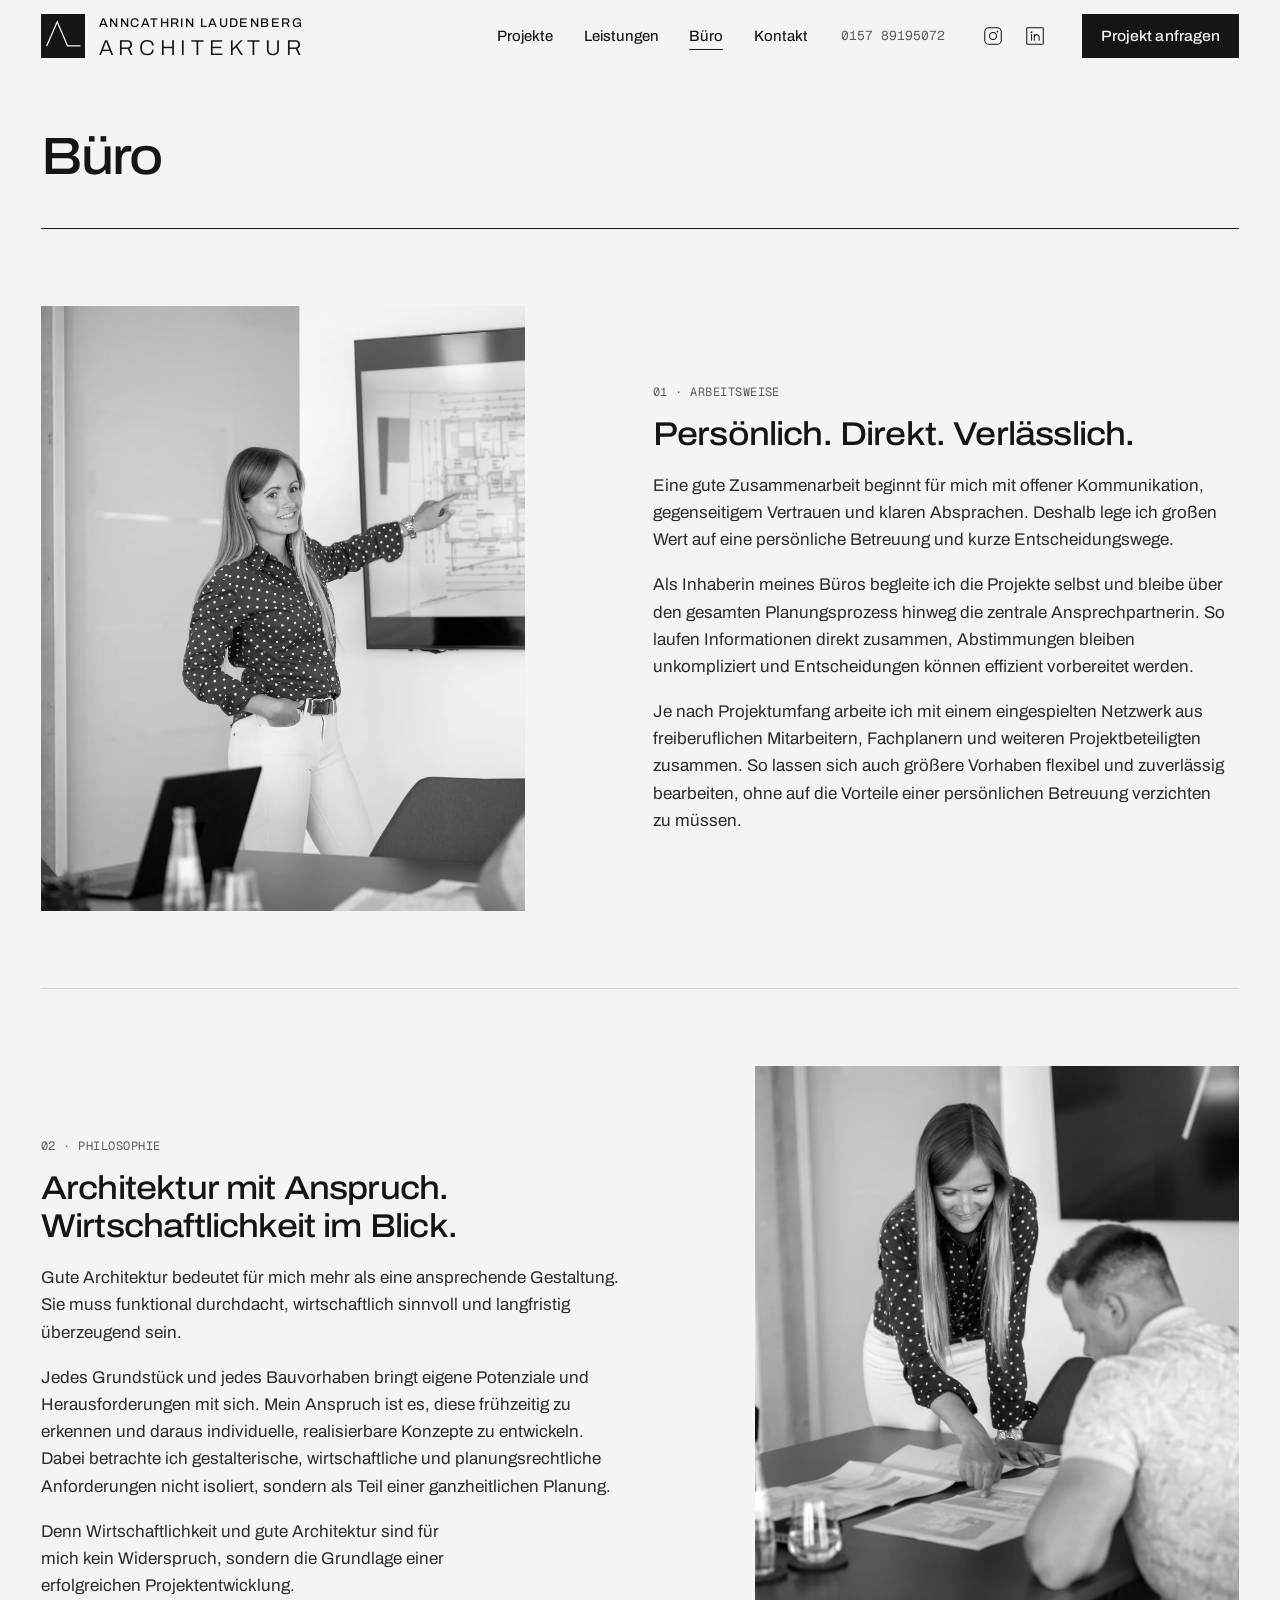
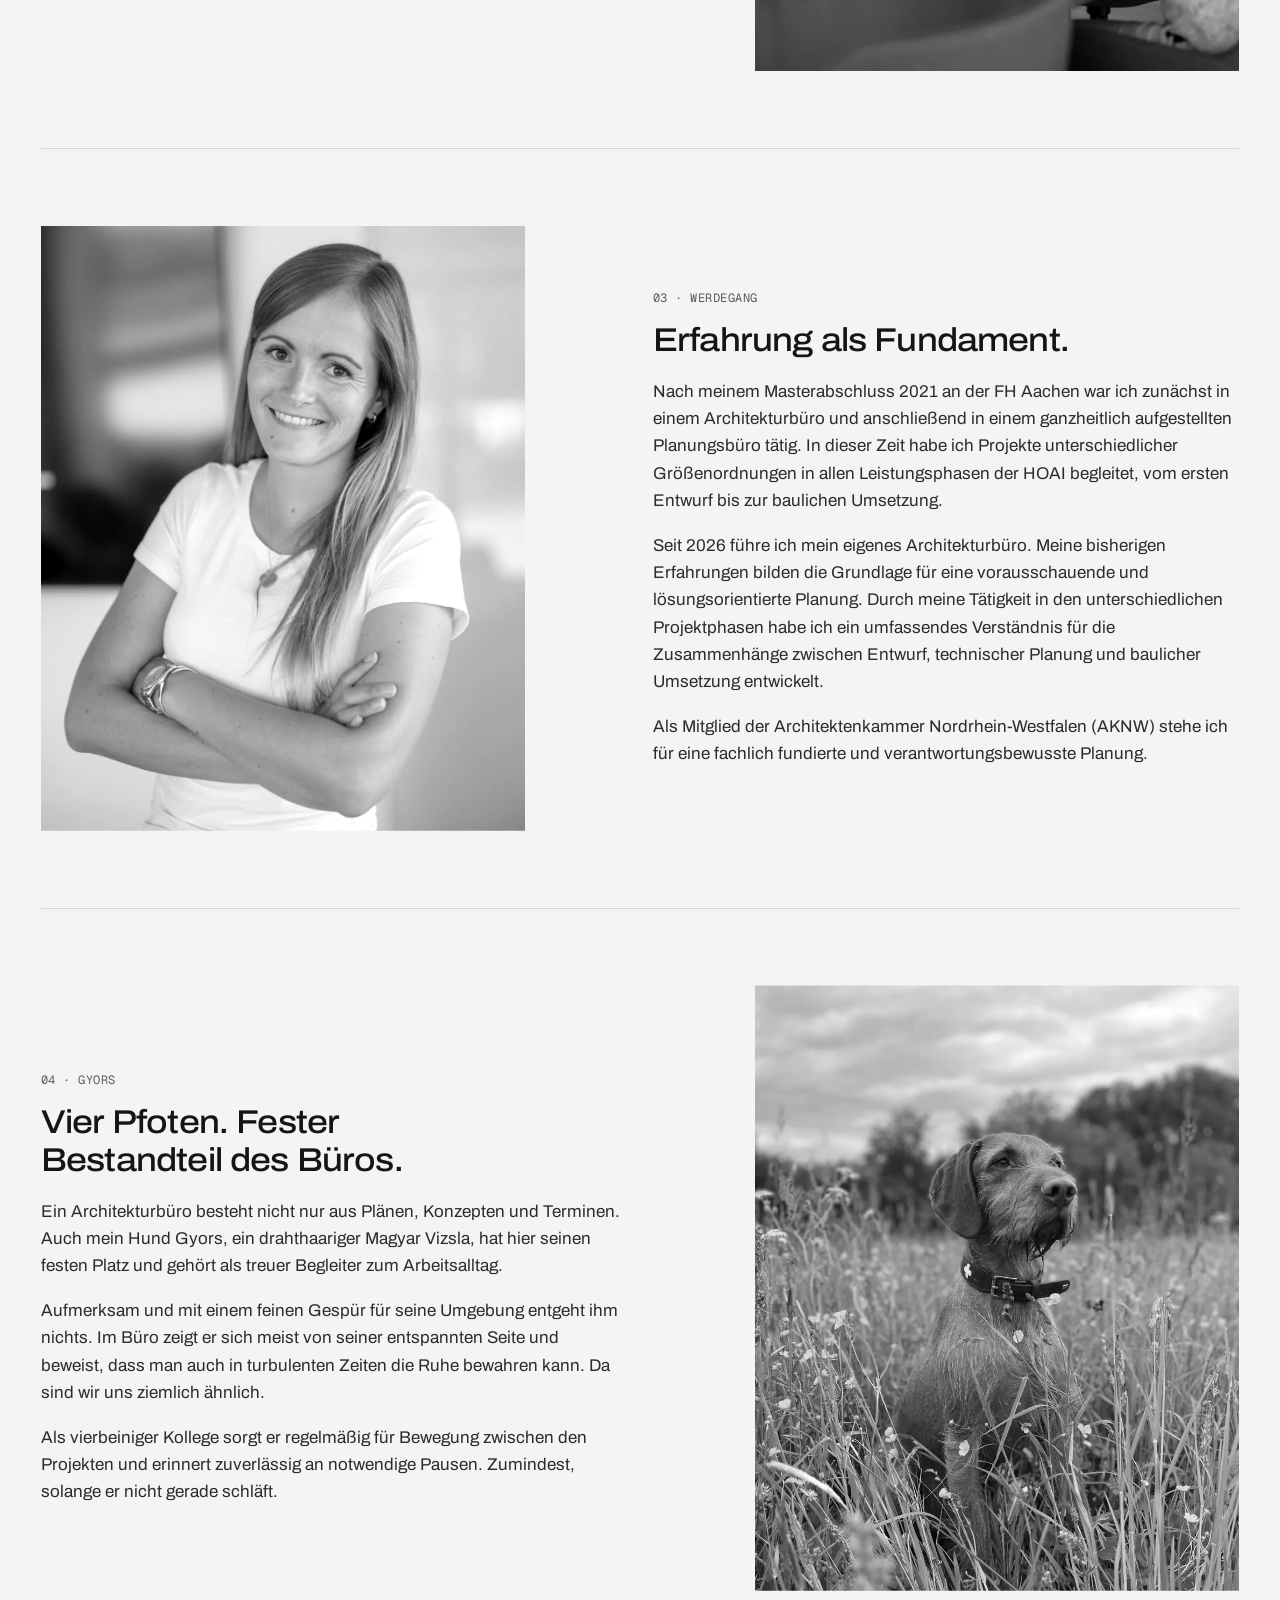
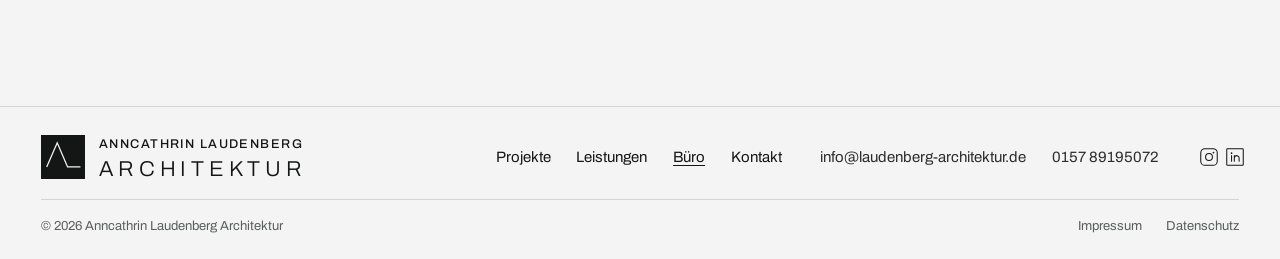
==== commit 48bd73e7: "Neues Startseitenbild (DSC06257) und Philosophie-Foto aus Ordner bearbeitet Co-Authored-By: Claude O" ====
--- a/buero.html
+++ b/buero.html
@@ -67,7 +67,7 @@
         </div>
       </article>
       <article class="orow orow--right" id="philosophie" aria-labelledby="philosophie-title">
-        <figure class="orow__img reveal-img"><img src="assets/img/anncathrin-laudenberg-portrait.webp" width="1200" height="1800" loading="lazy" alt="Porträt der Architektin Anncathrin Laudenberg im Büro" style="object-position:50% 20%"></figure>
+        <figure class="orow__img reveal-img"><img src="assets/img/philosophie-planbesprechung.webp" width="1200" height="1800" loading="lazy" alt="Anncathrin Laudenberg bespricht mit einem Bauherrn die ausgelegten Pläne am Tisch" style="object-position:50% 30%"></figure>
         <div class="orow__copy">
           <p class="orow__label">02 · Philosophie</p>
           <h2 id="philosophie-title">Architektur mit Anspruch. Wirtschaftlichkeit im Blick.</h2>
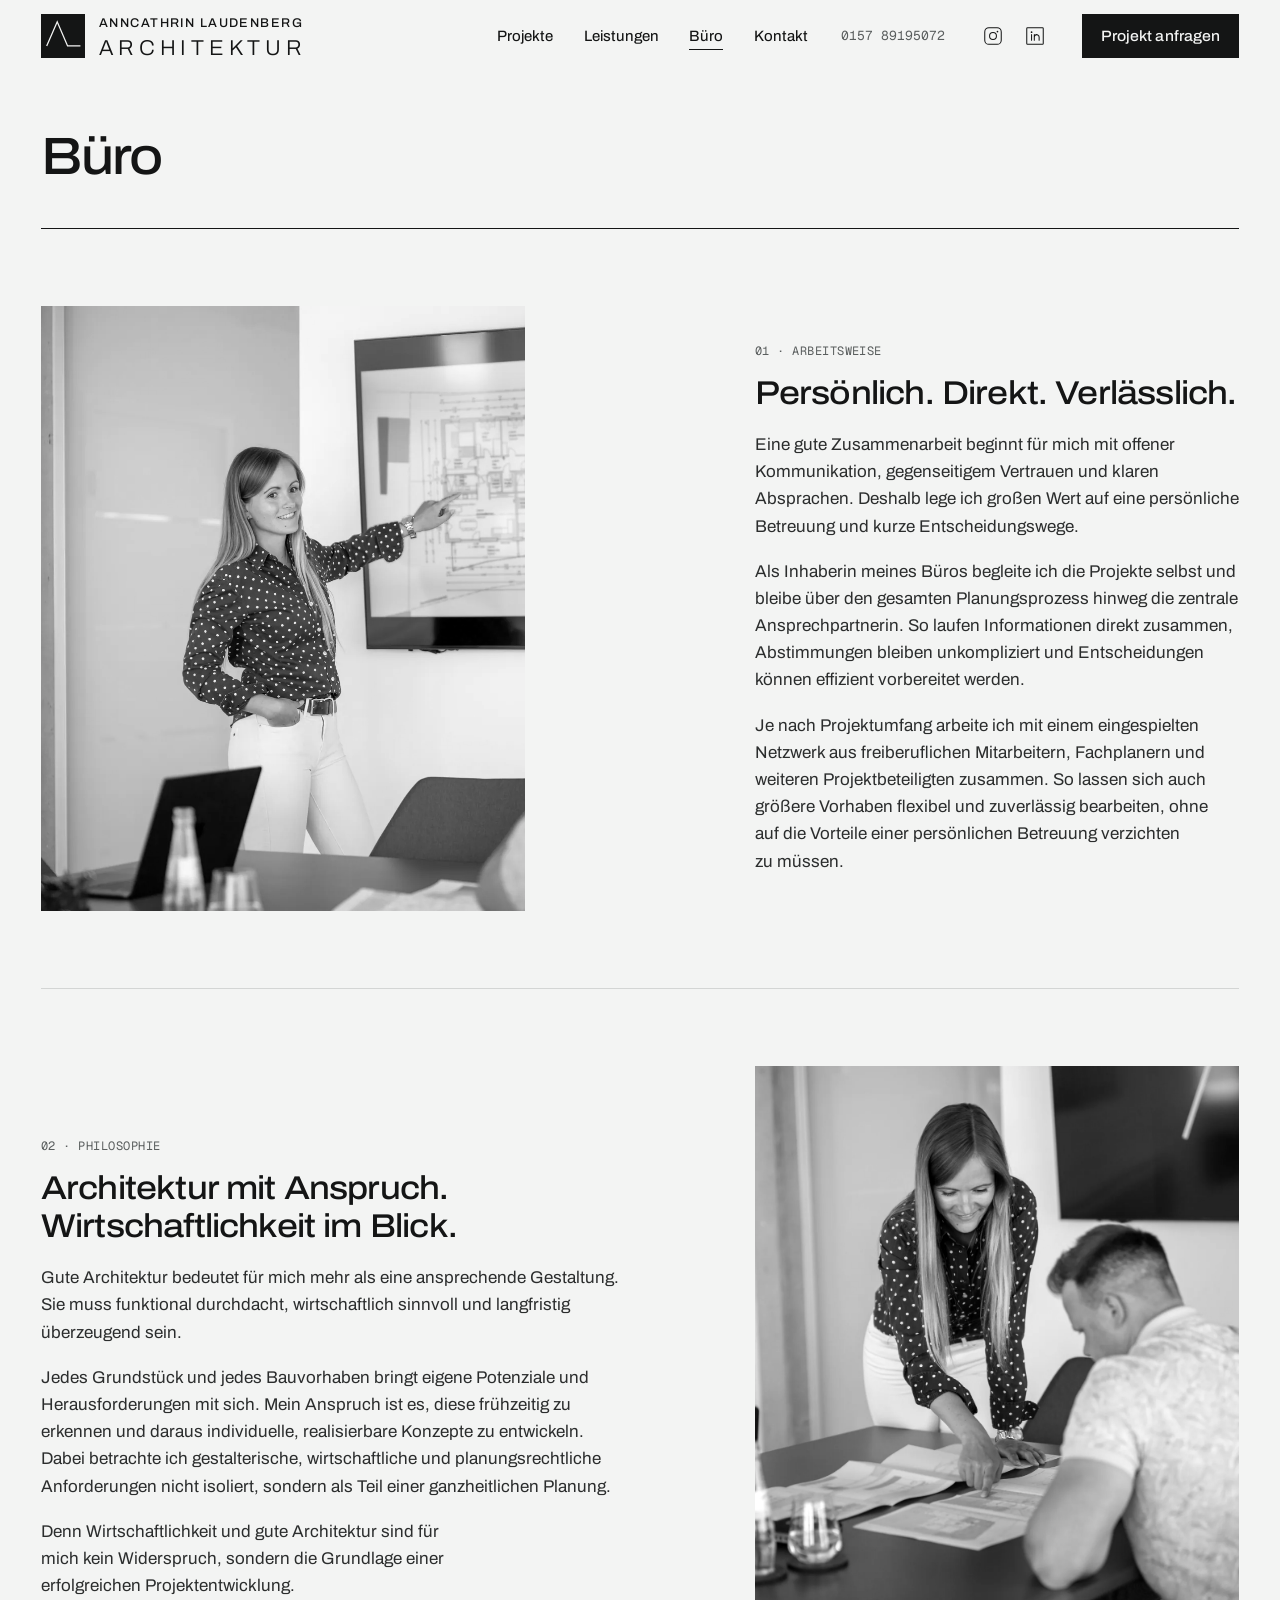
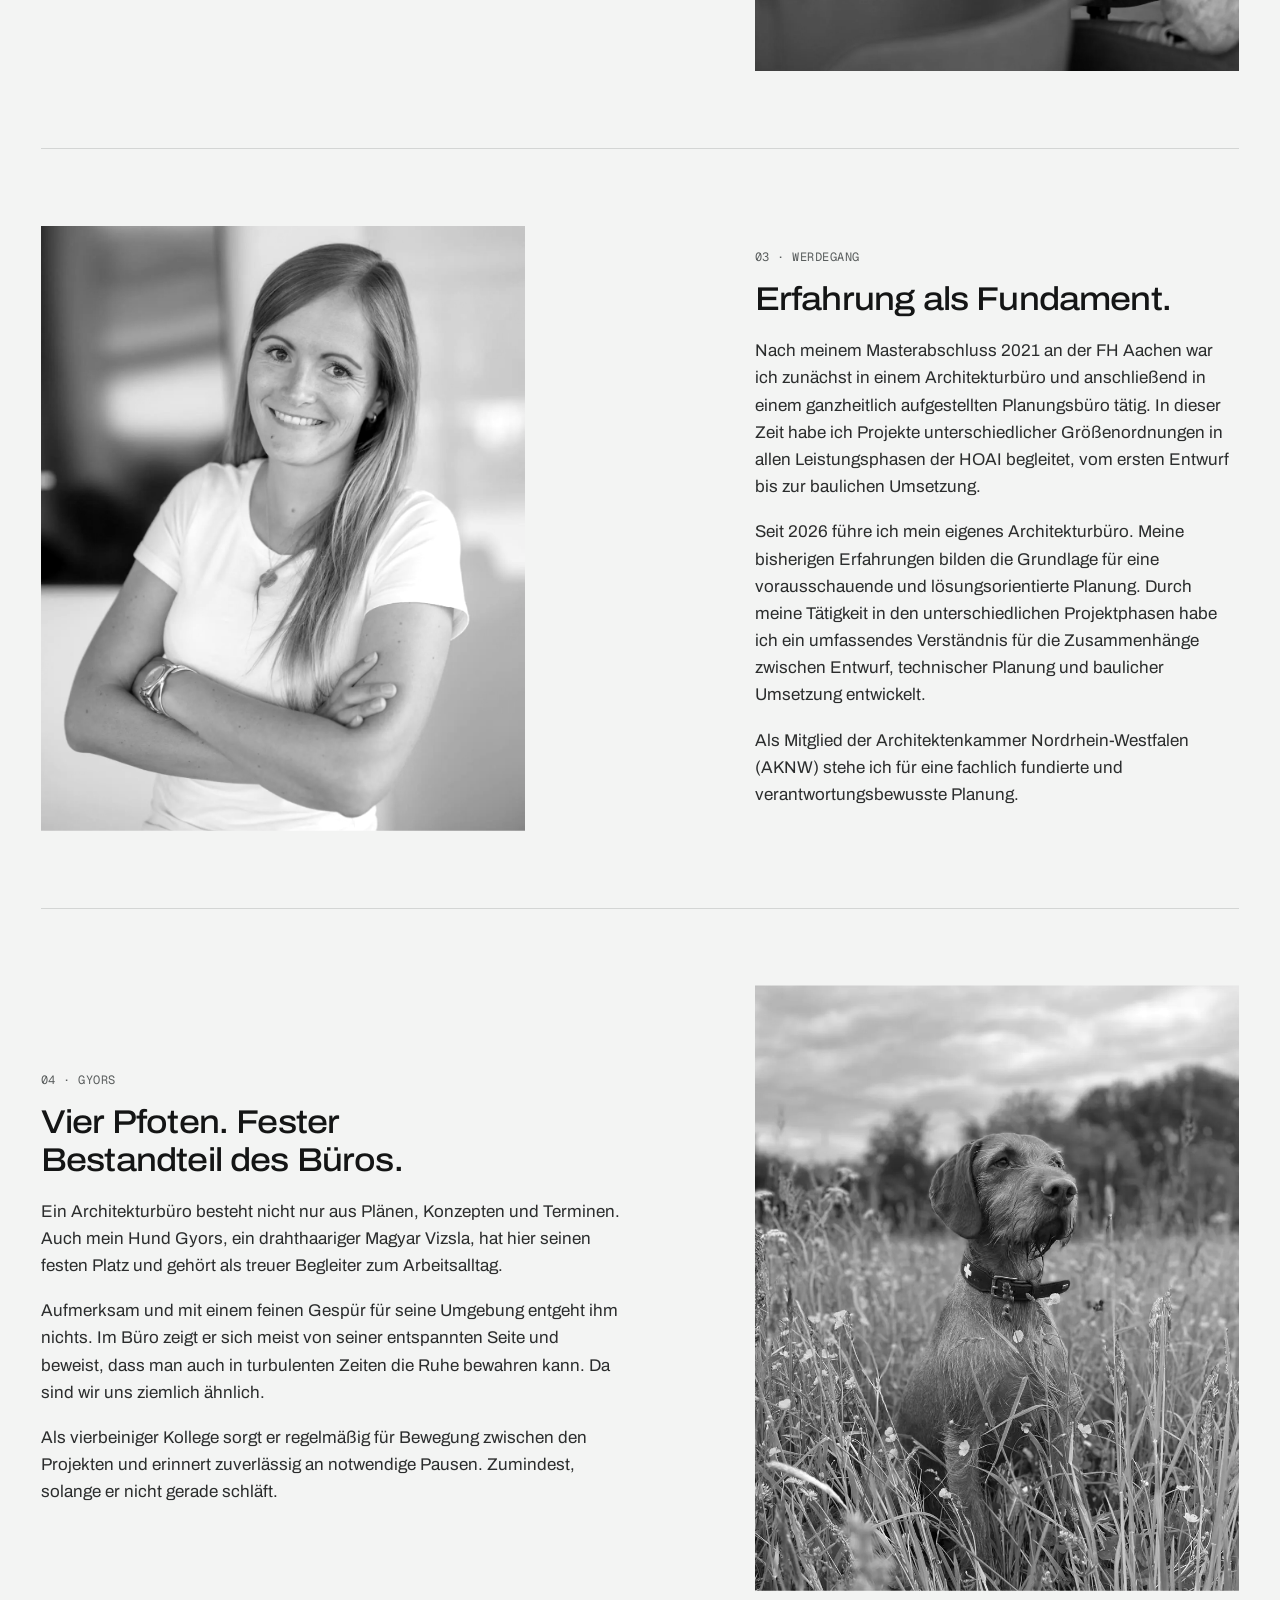
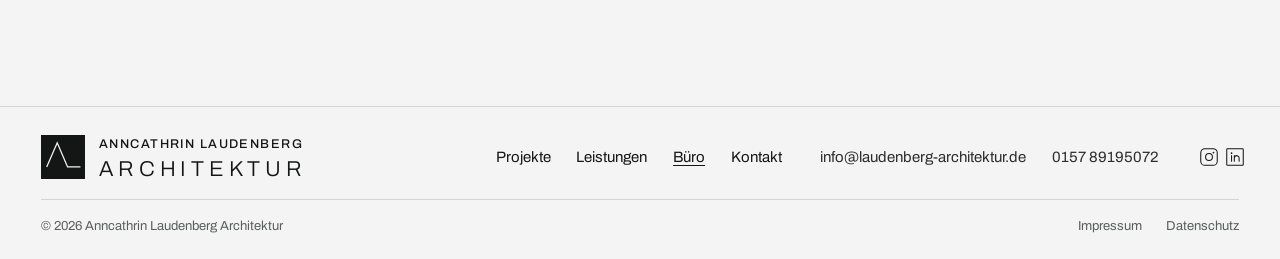
==== commit 2cf58570: "Büro: Text und Bild in der rechten Spalte an gemeinsamer Kante ausgerichtet Co-Authored-By: Claude O" ====
--- a/buero.html
+++ b/buero.html
@@ -15,7 +15,7 @@
 <link rel="icon" href="favicon.svg" type="image/svg+xml">
 <script>document.documentElement.classList.add("js")</script>
 <link rel="preload" href="assets/fonts/archivo-latin-standard-normal.woff2" as="font" type="font/woff2" crossorigin>
-<link rel="stylesheet" href="assets/site.css?v=367628fa">
+<link rel="stylesheet" href="assets/site.css?v=09976885">
 </head>
 <body>
 
@@ -130,6 +130,6 @@
   </div>
 </footer>
 
-<script src="assets/site.js?v=367628fa" defer></script>
+<script src="assets/site.js?v=09976885" defer></script>
 </body>
 </html>
--- a/assets/site.css
+++ b/assets/site.css
@@ -542,7 +542,7 @@
 .orow__img { margin: 0; grid-column: 1 / span 5; grid-row: 1; }
 .orow__img img { width: 100%; aspect-ratio: 4 / 5; object-fit: cover; filter: grayscale(1) contrast(1.03); transition: filter .8s var(--ease); }
 .orow__img:hover img { filter: grayscale(0) contrast(1); }
-.orow__copy { grid-column: 7 / span 6; grid-row: 1; }
+.orow__copy { grid-column: 8 / span 5; grid-row: 1; }
 .orow--right .orow__img { grid-column: 8 / span 5; }
 .orow--right .orow__copy { grid-column: 1 / span 6; }
 .orow__label { font-family: var(--mono); font-size: var(--fs-label); letter-spacing: .04em; text-transform: uppercase; color: var(--muted); }
